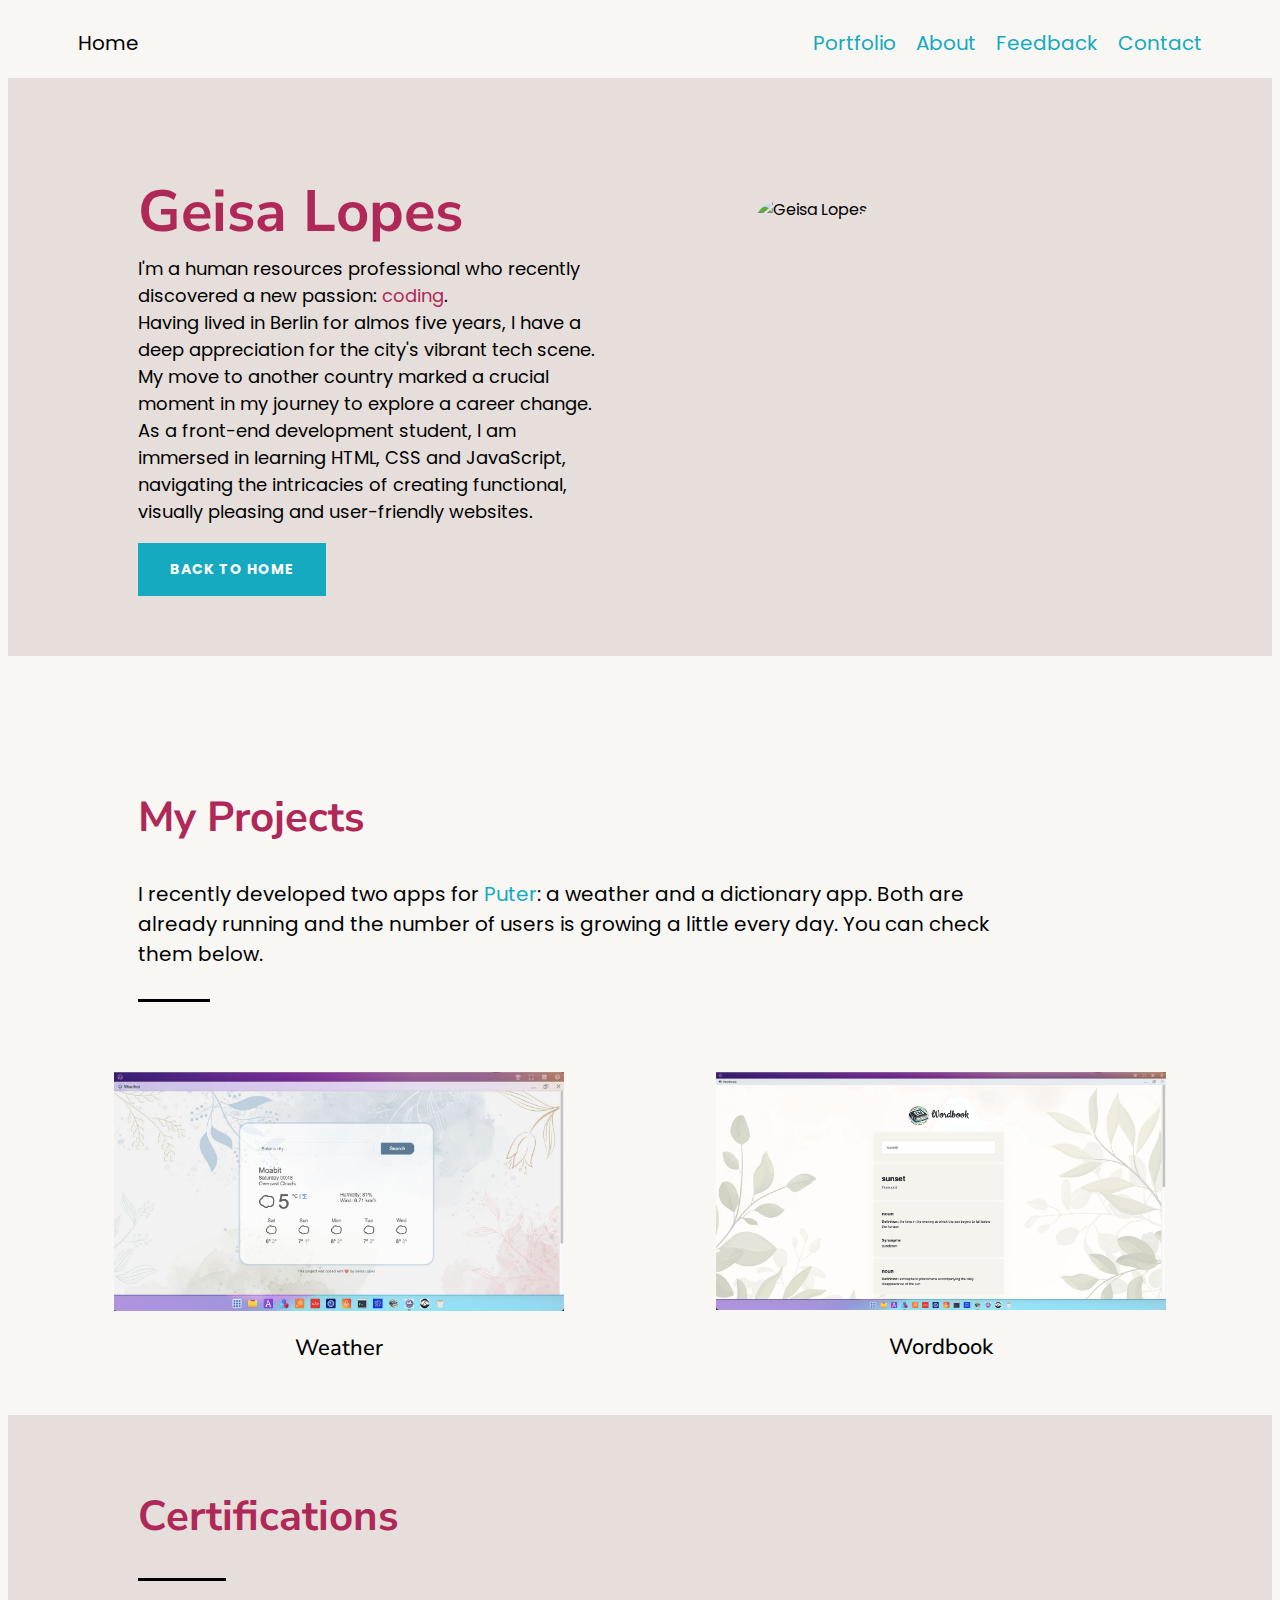
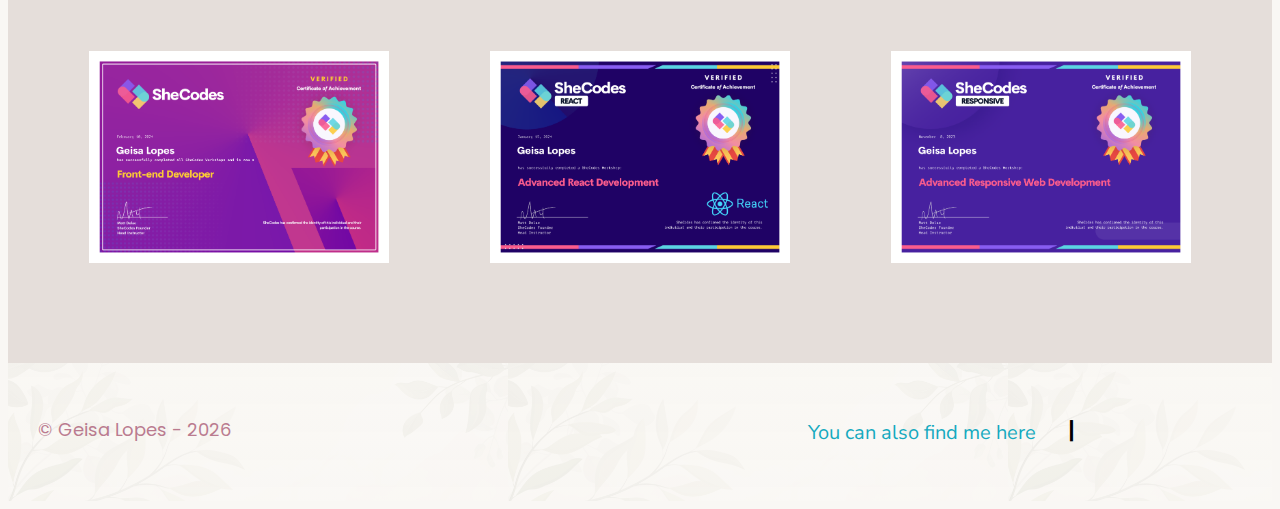
==== about.html @ 96144f8e "Change the home name in the nav bar" ====
<!DOCTYPE html>
<html lang="en">
  <head>
    <meta charset="UTF-8" />
    <meta name="viewport" content="width=device-width, initial-scale=1.0" />

    <link rel="preconnect" href="https://fonts.googleapis.com" />
    <link rel="preconnect" href="https://fonts.gstatic.com" crossorigin />
    <link
      href="https://fonts.googleapis.com/css2?family=Nunito+Sans:ital,opsz,wght@0,6..12,200..1000;1,6..12,200..1000&family=Poppins:ital,wght@0,100;0,200;0,300;0,400;0,500;0,600;0,700;0,800;0,900;1,100;1,200;1,300;1,400;1,500;1,600;1,700;1,800;1,900&display=swap"
      rel="stylesheet"
    />
    <link rel="stylesheet" href="src/about.css" />
    <script
      src="https://kit.fontawesome.com/0e35a62c2d.js"
      crossorigin="anonymous"
    ></script>
    <!-- <link
      rel="stylesheet"
      href="https://cdn.jsdelivr.net/npm/bootstrap@5.3.2/dist/css/bootstrap.min.css"
    /> -->
    <title>Geisa Lopes</title>
  </head>

  <body>
    <div class="container">
      <nav>
        <ul>
          <div class="nav-link-left">
            <li><a href="index.html">Home</a></li>
          </div>
          <div class="nav-link-right">
            <li><a href="index.html#portfolio">Portfolio</a></li>
            <li><a href="about.html">About</a></li>
            <li><a href="#">Feedback</a></li>
            <li><a href="#">Contact</a></li>
          </div>
        </ul>
      </nav>
      <header>
        <section class="grid grid-2-columns-about-me">
          <div class="about-me-section">
            <h1>Geisa Lopes</h1>
            <p>
              I'm a human resources professional who recently discovered a new
              passion: <span class="colored-word">coding</span>. <br />
              Having lived in Berlin for almos five years, I have a deep
              appreciation for the city's vibrant tech scene. My move to another
              country marked a crucial moment in my journey to explore a career
              change. As a front-end development student, I am immersed in
              learning HTML, CSS and JavaScript, navigating the intricacies of
              creating functional, visually pleasing and user-friendly websites.
            </p>
            <div class="back-home-button">
              <a href="index.html">back to home</a>
            </div>
          </div>
          <div class="about-me-center-image">
            <div class="image-wrapper">
              <img
                class="img-geisa-lopes"
                src="src/images/geisa_museum.jpg"
                alt="Geisa Lopes"
              />
            </div>
          </div>
        </section>
      </header>

      <main>
        <section class="my-projects-section">
          <h2>My Projects</h2>
          <p>
            I recently developed two apps for
            <a href="https://puter.com/" target="_blank" class="puter-website"
              >Puter</a
            >: a weather and a dictionary app. Both are already running and the
            number of users is growing a little every day. You can check them
            below.
          </p>
          <div class="grid grid-2-columns-my-projects grid-projects">
            <div class="grid-item-weather">
              <a
                href="https://puter.com/app/weather"
                target="_blank"
                class="project-title"
                ><img
                  src="src/images/weather_puter.jpg"
                  alt="Weather App"
                  class="project-img"
                />
                <h3>Weather</h3>
              </a>
            </div>
            <div class="grid-item-wordbook">
              <a
                href="https://puter.com/app/wordbook"
                target="_blank"
                class="project-title"
                ><img
                  src="src/images/wordbook_puter.png"
                  alt="Wordbook"
                  class="project-img"
                />
                <h3>Wordbook</h3></a
              >
            </div>
          </div>
        </section>

        <section class="certifications-section">
          <h2>Certifications</h2>
          <div
            class="grid grid-3-columns-my-certifications grid-certifications"
          >
            <div class="grid-item">
              <a
                href="https://www.shecodes.io/graduates/89118-geisa-lopes"
                target="_blank"
                class="certification-title"
                ><img
                  src="src/images/cert-frontend-dev.png"
                  alt="Frontend Certification"
                  class="certification-img"
                />
              </a>
            </div>
            <div class="grid-item">
              <a
                href="https://www.shecodes.io/graduates/89118-geisa-lopes"
                target="_blank"
                class="certification-title"
                ><img
                  src="src/images/cert-react-webdev.png"
                  alt="React Certification"
                  class="certification-img"
                />
              </a>
            </div>
            <div class="grid-item">
              <a
                href="https://www.shecodes.io/graduates/89118-geisa-lopes"
                target="_blank"
                class="certification-title"
                ><img
                  src="src/images/cert-responsive-webdev.png"
                  alt="Responsive Certification"
                  class="certification-img"
                />
              </a>
            </div>
          </div>
        </section>

        <!-- SESSION TO BE FINALISED LATER -->
        <!-- <h2>Skills</h2>
          <div class="grid grid-4-columns-my-skills grid-skills">
            <div class="my-profile-skills">
              <div class="my-profile-skills-visual">
                <img src="src/images/html-img.png" alt="html-icon" />
              </div>
              <h4>HTML</h4>
            </div>
            <img src="src/images/css-img.png" alt="html-icon" />
            <img src="src/images/javascript-img.png" alt="html-icon" />
            <img src="src/images/vscode-img.png" alt="html-icon" />
          </div> -->
        <!-- SESSION TO BE FINALISED LATER -->
      </main>
      <footer>
        <a name="contact-me"></a>
        <section class="footer-section">
          <div class="grid grid-4-columns-footer">
            <p class="geisa-lopes-year">
              © Geisa Lopes - <span id="year">2024</span>
            </p>
            <h3>You can also find me here</h3>
            <h2>|</h2>
            <ul>
              <li>
                <a href="mailto:geisa.lopes@icloud.com" target="_blank"
                  ><i class="fa-solid fa-envelope email"></i
                ></a>
              </li>
              <li>
                <a
                  href="https://www.linkedin.com/in/geisa-lopes/"
                  target="_blank"
                  ><i class="fab fa-linkedin linkedin"></i
                ></a>
              </li>
              <li>
                <a href="https://github.com/geisalopes" target="_blank"
                  ><i class="fa-brands fa-github"></i
                ></a>
              </li>
              <li class="shecodes-icon">
                <a
                  href="https://www.shecodes.io/graduates/89118-geisa-lopes"
                  target="_blank"
                  ><i class="fa-solid fa-laptop-code"></i>
                </a>
              </li>
            </ul>
          </div>
        </section>
      </footer>
    </div>
    <script>
      const yearElement = document.getElementById("year");
      const currentYear = new Date().getFullYear();
      yearElement.textContent = currentYear;
    </script>
  </body>
</html>
---- src/about.css ----
body {
  font-family: "Poppins", sans-serif;
  background-color: #f9f7f4;
}

.container {
  margin: 0 auto;
  max-width: 1400px;
}

section {
  max-width: 100%;
  margin: 0 auto;
  padding: 30px;
}

h1,
h2,
h3,
h4,
h5,
h6 {
  font-family: "Nunito Sans", sans-serif;
}

/* BEGIN OF THE NAV BAR */
nav {
  background-color: #f9f7f4;
  padding: 20px 0;
  width: 100%;
  font-size: 20px;
}

nav a {
  text-decoration: none;
}

nav ul {
  list-style: none;
  padding: 0;
  margin: 0;
  display: flex;
}

.nav-link-left {
  padding-left: 70px;
}

.nav-link-left a {
  color: black;
}

.nav-link-left a:hover {
  color: #15aabf;
}

.nav-link-right {
  padding-right: 70px;
  display: flex;
  margin-left: auto;
}

.nav-link-right a {
  color: #15aabf;
}

.nav-link-right a:hover {
  color: #af2858;
}

.nav-link-right li {
  margin-left: 20px;
}

/* END OF THE NAV BAR */

/* BEGIN OF HEADER SECTION */

header {
  background-color: #e5deda;
  padding-top: 30px;
  padding-bottom: 30px;
}

header h1 {
  font-size: 58px;
  font-weight: 700;
  line-height: 1.5;
  text-align: left;
  color: #af2858;
  margin: 0;
}

header p {
  margin-top: 0;
  font-weight: normal;
  font-size: 18px;
  text-align: left;
}

.colored-word {
  color: #af2858;
}

.about-me-section {
  margin: 30px 0 0 0;
  padding: 0 0 0 100px;
}

.about-me-center-image {
  display: flex;
  justify-content: center;
  align-items: center;
}

.grid-2-columns-about-me {
  grid-template-columns: repeat(2, 1fr);
  grid-gap: 0;
}

/* Extend image beyond container dimensions */

.image-wrapper {
  overflow: visible; /* allows the image to extend beyond the dimensions of the container */
  position: relative; /* necessary for absolute positioning */
  width: 400px; /* image width */
  height: 300px; /* image height */
}

.img-geisa-lopes {
  max-width: 400px;
  border-radius: 42% 58% 61% 39% / 77% 44% 56% 23%;
  height: auto; /* mantém a proporção original da imagem */
  position: absolute; /* posicionamento absoluto em relação ao contêiner pai */
  top: -20px; /* move a imagem para cima para estender além do contêiner pai */
}

/* Return the image to the default layout, without floating over the container. First, erase the two styles above.

 header .img-geisa-lopes {
  max-width: 400px;
  border-radius: 42% 58% 61% 39% / 77% 44% 56% 23%;
} */

/* END OF THE HEADER SECTION */

/* GENERAL GRID USED FOR ALL GRIDS ON THE PAGE */
.grid {
  display: grid;
  grid-gap: 64px;
}
/* GENERAL GRID USED FOR ALL GRIDS ON THE PAGE */

/* BEGIN OF MY PUTER PROJECTS SECTION */
.my-projects-section h2 {
  margin: 100px 0 30px 100px;
  font-size: 42px;
  font-weight: 700;
  line-height: 1.5;
  color: #af2858;
}

.my-projects-section p {
  font-weight: normal;
  margin: 0 200px 70px 100px;
  font-size: 20px;
  line-height: 1.5;
  color: black;
}

a.puter-website {
  color: #15aabf;
  text-decoration: none;
}

a.puter-website:hover {
  color: #15abbf87;
  text-decoration: none;
}

/* Create a line below the text using ::after*/
.my-projects-section p::after {
  content: "";
  display: block;
  width: 8%;
  height: 3px;
  background-color: black;
  margin-top: 30px;
}

.grid-2-columns-my-projects {
  grid-template-columns: repeat(2, 1fr);
  grid-gap: 0;
}

.grid-item {
  text-align: center;
}

/* .grid-item-weather {
  margin-left: 100px;
}

.grid-item-wordbook {
  margin-right: 100px;
} */

.grid-projects img {
  margin: 0 auto;
  display: block;
  max-width: 450px;
  height: auto;
}

.my-projects-section h3 {
  font-weight: 500;
  text-align: center;
  font-size: 22px;
}
.project-title {
  text-decoration: none;
  color: black;
}

.project-title:hover {
  text-decoration: none;
  color: #af2858;
}
/* END OF THE PUTER PROJECT SECTION */

/* BEGIN OF THE CERTIFICATIONS SECTION - NOT FINISHED YET*/
.certifications-section {
  background-color: #e5deda;
  padding-bottom: 100px;
}

.certifications-section h2 {
  margin: 40px 0 70px 100px;
  font-size: 42px;
  font-weight: 700;
  line-height: 1.5;
  color: #af2858;
}

.certifications-section h2::after {
  content: "";
  display: block;
  width: 8%;
  height: 3px;
  background-color: black;
  margin-top: 30px;
}

.grid-3-columns-my-certifications {
  grid-template-columns: repeat(3, 1fr);
  grid-gap: 0;
}

.grid-item {
  text-align: center;
}

.grid-certifications img {
  margin: 0 auto;
  display: block;
  max-width: 300px;
  height: auto;
}

.grid-4-columns-my-skills {
  grid-template-columns: repeat(4, 1fr);
  grid-gap: 0;
}

.my-profile-skills-visual {
  max-width: 100px;
  background: #faf9f7;
  border: 1px solid rgba(39, 33, 66, 0.1);
  border-radius: 50%;
  aspect-ratio: 1 / 1;
  display: flex;
  margin: 0 8px;
  justify-content: center;
}

.my-profile-skills-visual img {
  max-width: 100%;
  display: block;
  margin: auto;
}
/* END OF THE CERTIFICATIONS SECTION */

/* BEGIN OF THE FOOTER SECTION */
footer {
  /* background-repeat: no-repeat; */
  background-size: cover;
  background-image: linear-gradient(
      rgba(249, 247, 244, 0.92),
      rgba(249, 247, 244, 0.9)
    ),
    url("./images/leaves.jpg");
  background-size: 500px;
  background-position-y: bottom;
}

footer h3 {
  font-weight: normal;
  font-size: 16px;
  line-height: 1.5;
}

footer p {
  color: #a14867;
  font-weight: normal;
  font-size: 14px;
  line-height: 1.5;
  opacity: 0.7;
}

footer ul {
  padding: 0;
}

footer li {
  list-style: none;
  margin: 0;
  padding: 0;
}

footer a {
  color: #c06f8c;
}

.back-home-button a {
  background: #15aabf;
  color: white;
  display: inline-block;
  font-size: 14px;
  font-weight: 700;
  letter-spacing: 1px;
  line-height: 1.5;
  margin: 0;
  padding: 16px 32px;
  text-align: center;
  text-decoration: none;
  text-transform: uppercase;
}

.forward-section a:hover {
  opacity: 0.7;
  transition: all 180ms ease-in-out;
}

.grid-4-columns-footer {
  grid-template-columns: auto 800px auto auto;
  grid-gap: 0;
}

.footer-section li {
  list-style: none;
  padding: 0;
  margin-right: 40px;
  font-size: 30px;
  display: inline;
}

.footer-section .shecodes-icon {
  margin-right: 0;
}

.footer-section ul {
  margin-left: 40px;
  padding: 0;
}

.footer-section p {
  text-align: left;
  padding-top: 5px;
  font-size: 18px;
}

.footer-section a {
  text-decoration: none;
  color: #15aabf;
}

.footer-section h3 {
  color: #15aabf;
  padding-top: 5px;
  display: flex;
  justify-content: right;
  font-size: 20px;
}

.footer-section h2 {
  margin-left: 30px;
  text-align: center;
}

/* END OF THE FOOTER SECTION */

/* MEDIA QUERY */
@media (max-width: 960px) {
  header {
    padding-bottom: 0;
  }
  header h1 {
    font-size: 36px;
    text-align: center;
  }

  header p {
    font-size: 16px;
    text-align: center;
  }

  .about-me-section {
    margin-top: 0;
    display: flex;
    justify-content: center; /* align horizontally */
    align-items: center; /* align vertically */
    flex-direction: column; /* ensures that items are stacked vertically */
    padding: 0;
  }

  .about-me-section h1 {
    font-size: 32px;
    text-align: center;
    margin: 0 0 16px 0;
  }

  .about-me-section p {
    padding: 0 10px;
    margin: 0 10px;
    font-size: 14px;
    text-align: justify;
  }

  .about-me-center-image {
    padding: 20px 0;
  }

  .back-home-button a {
    margin: 50px auto;
    font-size: 12px;
    padding: 10px 22px;
  }

  .grid-2-columns-about-me {
    display: block;
    padding-bottom: 0;
  }

  .img-geisa-lopes {
    max-width: 65%;
    position: relative;
    margin: 0 auto;
    display: block;
  }

  .my-projects-section h2 {
    margin: 0 0 16px 0;
    font-size: 30px;
    text-align: center;
  }

  .my-projects-section h3 {
    margin-bottom: 0;
    font-size: 18px;
    text-align: center;
  }

  .my-projects-section p {
    padding: 0 10px;
    margin: 0 auto;
    font-size: 16px;
    text-align: center;
  }

  .my-projects-section p::after {
    content: none;
  }

  .grid-projects img {
    max-width: 70%;
    margin-top: 30px;
  }

  .grid-certifications img {
    max-width: 70%;
    margin-top: 30px;
  }

  .certifications-section {
    padding-bottom: 50px;
  }

  .certifications-section h2 {
    margin: 0 0 20px 0;
    font-size: 30px;
    text-align: center;
  }

  .certifications-section h2::after {
    content: none;
  }

  .footer-section p {
    text-align: center;
    padding: 0;
    margin: 0;
    font-size: 10px;
  }

  .footer-section h3 {
    padding: 0;
    font-size: 18px;
    margin: 0 auto;
  }

  .footer-section h2 {
    display: none;
  }

  .footer-section ul {
    margin: 0 auto;
    padding: 0;
  }

  .grid-4-columns-footer {
    grid-template-columns: 1fr;
  }

  .grid {
    grid-template-columns: 1fr;
    grid-gap: 12px;
  }

  section {
    padding: 30px 0;
  }

  nav {
    padding: 10px 0;
  }

  .nav-link-left {
    margin-left: 5px;
    padding-left: 0;
    font-size: 12px;
  }

  .nav-link-right {
    margin-right: 5px;
    padding-right: 0;
    font-size: 12px;
  }

  .nav-link-right li {
    margin-left: 10px;
  }
}
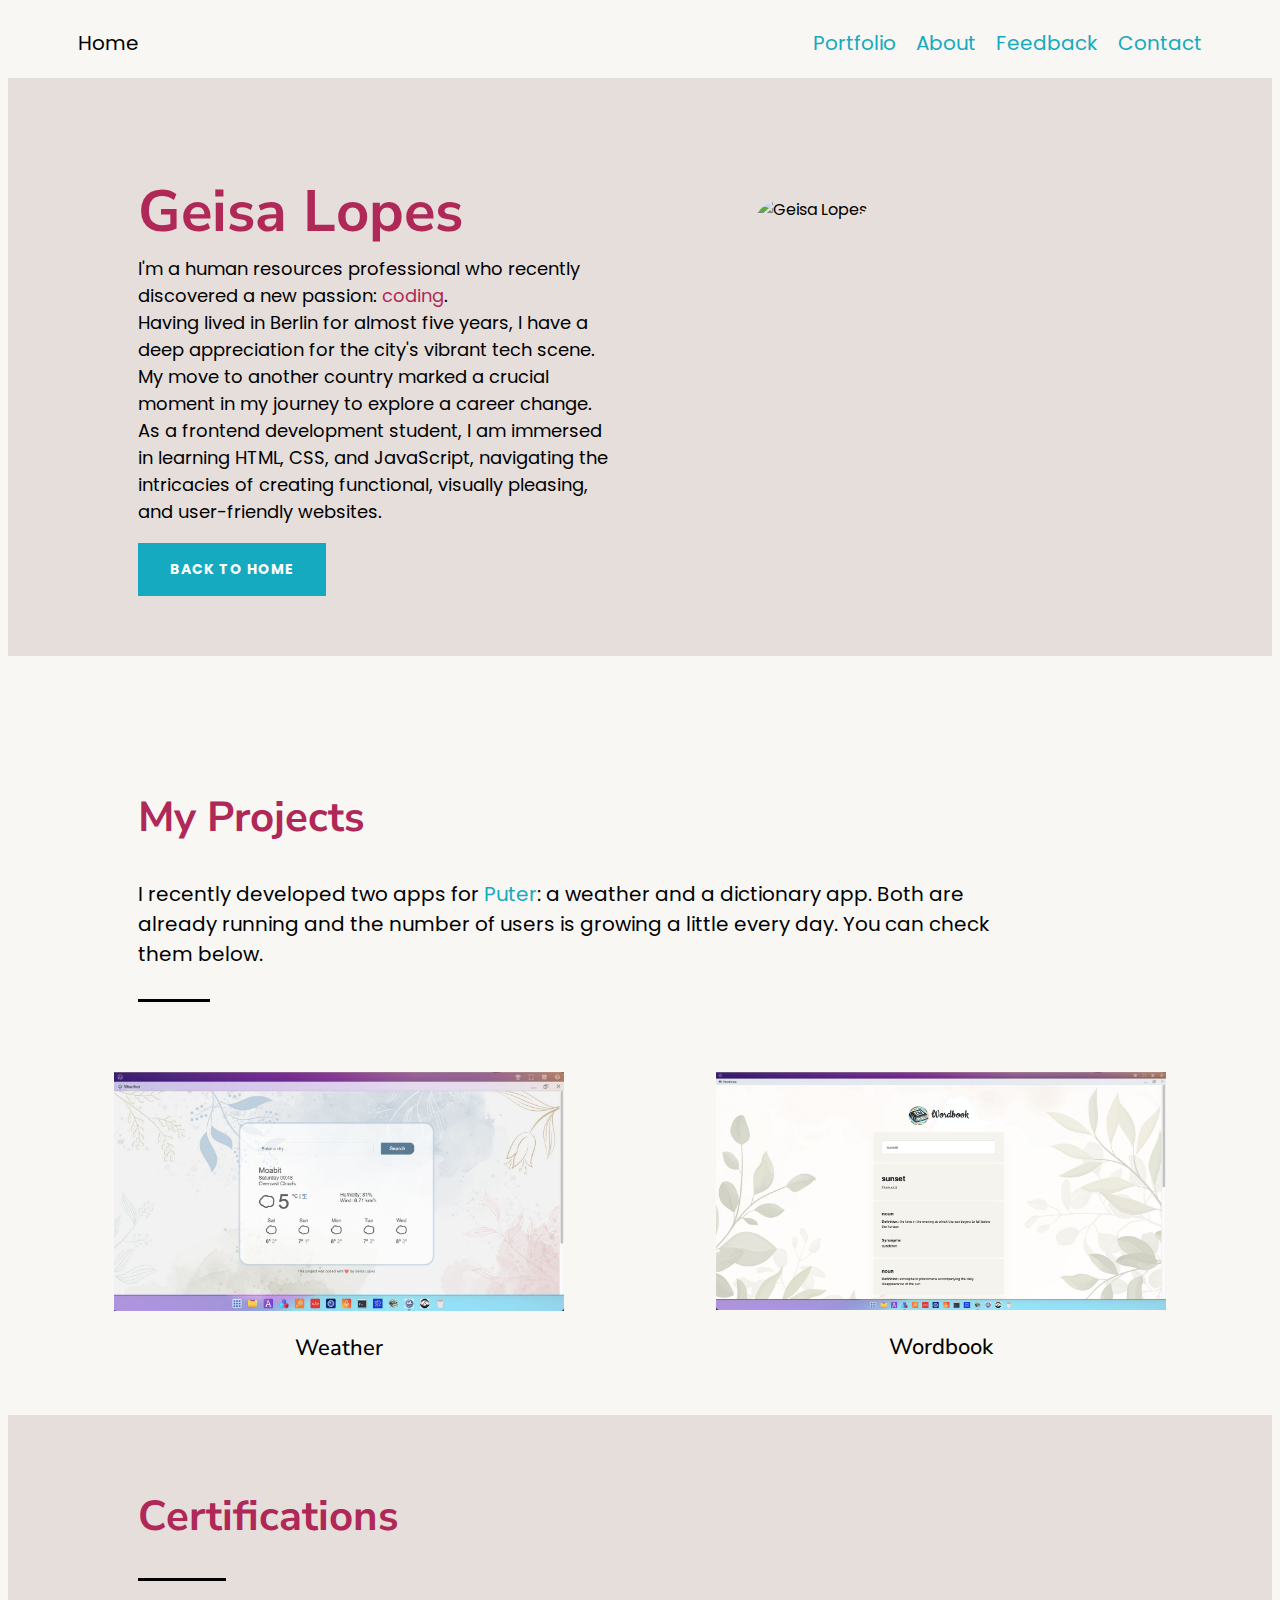
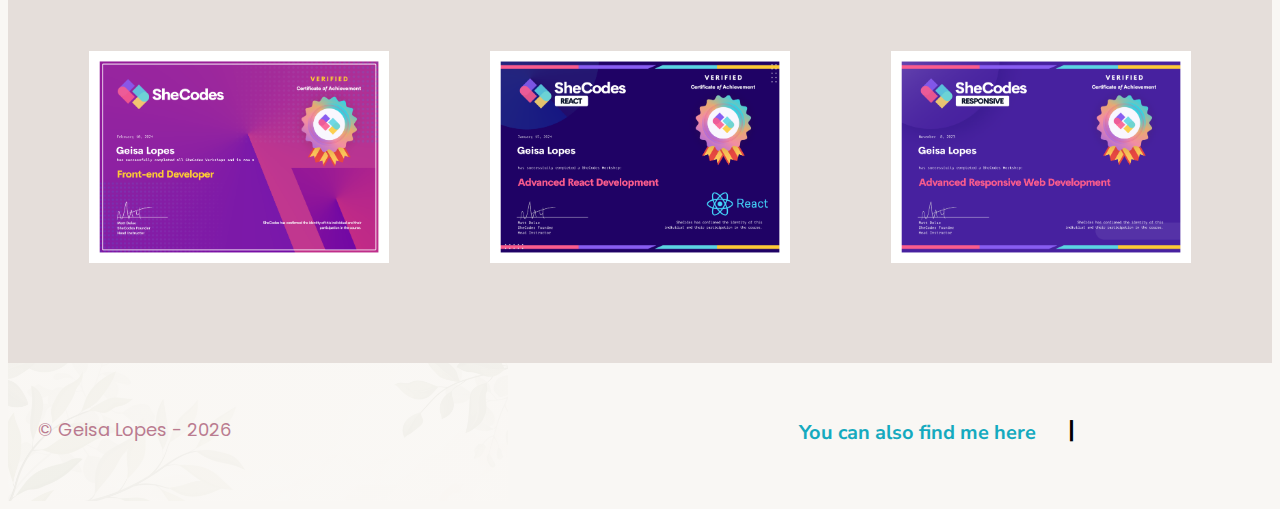
==== commit c072714c: "Fix some typos" ====
--- a/about.html
+++ b/about.html
@@ -44,12 +44,13 @@
             <p>
               I'm a human resources professional who recently discovered a new
               passion: <span class="colored-word">coding</span>. <br />
-              Having lived in Berlin for almos five years, I have a deep
+              Having lived in Berlin for almost five years, I have a deep
               appreciation for the city's vibrant tech scene. My move to another
               country marked a crucial moment in my journey to explore a career
-              change. As a front-end development student, I am immersed in
-              learning HTML, CSS and JavaScript, navigating the intricacies of
-              creating functional, visually pleasing and user-friendly websites.
+              change. As a frontend development student, I am immersed in
+              learning HTML, CSS, and JavaScript, navigating the intricacies of
+              creating functional, visually pleasing, and user-friendly
+              websites.
             </p>
             <div class="back-home-button">
               <a href="index.html">back to home</a>
--- a/src/about.css
+++ b/src/about.css
@@ -1,6 +1,6 @@
 body {
+  background-color: #f9f7f4;
   font-family: "Poppins", sans-serif;
-  background-color: #f9f7f4;
 }
 
 .container {
@@ -9,8 +9,8 @@
 }
 
 section {
+  margin: 0 auto;
   max-width: 100%;
-  margin: 0 auto;
   padding: 30px;
 }
 
@@ -26,9 +26,9 @@
 /* BEGIN OF THE NAV BAR */
 nav {
   background-color: #f9f7f4;
+  font-size: 20px;
   padding: 20px 0;
   width: 100%;
-  font-size: 20px;
 }
 
 nav a {
@@ -36,10 +36,10 @@
 }
 
 nav ul {
+  display: flex;
   list-style: none;
+  margin: 0;
   padding: 0;
-  margin: 0;
-  display: flex;
 }
 
 .nav-link-left {
@@ -55,9 +55,9 @@
 }
 
 .nav-link-right {
-  padding-right: 70px;
   display: flex;
   margin-left: auto;
+  padding-right: 70px;
 }
 
 .nav-link-right a {
@@ -78,23 +78,23 @@
 
 header {
   background-color: #e5deda;
+  padding-bottom: 30px;
   padding-top: 30px;
-  padding-bottom: 30px;
 }
 
 header h1 {
+  color: #af2858;
   font-size: 58px;
   font-weight: 700;
   line-height: 1.5;
+  margin: 0;
   text-align: left;
-  color: #af2858;
-  margin: 0;
 }
 
 header p {
+  font-size: 18px;
+  font-weight: normal;
   margin-top: 0;
-  font-weight: normal;
-  font-size: 18px;
   text-align: left;
 }
 
@@ -108,38 +108,46 @@
 }
 
 .about-me-center-image {
+  align-items: center;
   display: flex;
   justify-content: center;
-  align-items: center;
 }
 
 .grid-2-columns-about-me {
+  grid-gap: 0;
   grid-template-columns: repeat(2, 1fr);
-  grid-gap: 0;
 }
 
 /* Extend image beyond container dimensions */
 
 .image-wrapper {
-  overflow: visible; /* allows the image to extend beyond the dimensions of the container */
-  position: relative; /* necessary for absolute positioning */
-  width: 400px; /* image width */
-  height: 300px; /* image height */
+  height: 300px;
+  overflow: visible;
+  position: relative;
+  width: 400px;
+   /* allows the image to extend beyond the dimensions of the container */
+   /* necessary for absolute positioning */
+   /* image width */
+   /* image height */
 }
 
 .img-geisa-lopes {
+  border-radius: 42% 58% 61% 39% / 77% 44% 56% 23%;
+  height: auto;
   max-width: 400px;
+  position: absolute;
+  top: -20px;
+
+   /* mantém a proporção original da imagem */
+   /* posicionamento absoluto em relação ao contêiner pai */
+   /* move a imagem para cima para estender além do contêiner pai */
+}
+
+/* Return the image to the default layout, without floating over the container. First, erase the two styles above.
+
+ header .img-geisa-lopes {
   border-radius: 42% 58% 61% 39% / 77% 44% 56% 23%;
-  height: auto; /* mantém a proporção original da imagem */
-  position: absolute; /* posicionamento absoluto em relação ao contêiner pai */
-  top: -20px; /* move a imagem para cima para estender além do contêiner pai */
-}
-
-/* Return the image to the default layout, without floating over the container. First, erase the two styles above.
-
- header .img-geisa-lopes {
   max-width: 400px;
-  border-radius: 42% 58% 61% 39% / 77% 44% 56% 23%;
 } */
 
 /* END OF THE HEADER SECTION */
@@ -153,19 +161,19 @@
 
 /* BEGIN OF MY PUTER PROJECTS SECTION */
 .my-projects-section h2 {
-  margin: 100px 0 30px 100px;
+  color: #af2858;
   font-size: 42px;
   font-weight: 700;
   line-height: 1.5;
-  color: #af2858;
+  margin: 100px 0 30px 100px;
 }
 
 .my-projects-section p {
+  color: black;
+  font-size: 20px;
   font-weight: normal;
+  line-height: 1.5;
   margin: 0 200px 70px 100px;
-  font-size: 20px;
-  line-height: 1.5;
-  color: black;
 }
 
 a.puter-website {
@@ -180,17 +188,17 @@
 
 /* Create a line below the text using ::after*/
 .my-projects-section p::after {
+  background-color: black;
   content: "";
   display: block;
+  height: 3px;
+  margin-top: 30px;
   width: 8%;
-  height: 3px;
-  background-color: black;
-  margin-top: 30px;
 }
 
 .grid-2-columns-my-projects {
+  grid-gap: 0;
   grid-template-columns: repeat(2, 1fr);
-  grid-gap: 0;
 }
 
 .grid-item {
@@ -206,25 +214,25 @@
 } */
 
 .grid-projects img {
+  display: block;
+  height: auto;
   margin: 0 auto;
-  display: block;
   max-width: 450px;
-  height: auto;
 }
 
 .my-projects-section h3 {
+  font-size: 22px;
   font-weight: 500;
   text-align: center;
-  font-size: 22px;
 }
 .project-title {
-  text-decoration: none;
   color: black;
+  text-decoration: none;
 }
 
 .project-title:hover {
-  text-decoration: none;
   color: #af2858;
+  text-decoration: none;
 }
 /* END OF THE PUTER PROJECT SECTION */
 
@@ -235,25 +243,25 @@
 }
 
 .certifications-section h2 {
-  margin: 40px 0 70px 100px;
+  color: #af2858;
   font-size: 42px;
   font-weight: 700;
   line-height: 1.5;
-  color: #af2858;
+  margin: 40px 0 70px 100px;
 }
 
 .certifications-section h2::after {
+  background-color: black;
   content: "";
   display: block;
+  height: 3px;
+  margin-top: 30px;
   width: 8%;
-  height: 3px;
-  background-color: black;
-  margin-top: 30px;
 }
 
 .grid-3-columns-my-certifications {
+  grid-gap: 0;
   grid-template-columns: repeat(3, 1fr);
-  grid-gap: 0;
 }
 
 .grid-item {
@@ -261,58 +269,63 @@
 }
 
 .grid-certifications img {
+  display: block;
+  height: auto;
   margin: 0 auto;
-  display: block;
   max-width: 300px;
-  height: auto;
 }
 
 .grid-4-columns-my-skills {
+  grid-gap: 0;
   grid-template-columns: repeat(4, 1fr);
-  grid-gap: 0;
 }
 
 .my-profile-skills-visual {
-  max-width: 100px;
+  aspect-ratio: 1 / 1;
   background: #faf9f7;
   border: 1px solid rgba(39, 33, 66, 0.1);
   border-radius: 50%;
-  aspect-ratio: 1 / 1;
   display: flex;
+  justify-content: center;
   margin: 0 8px;
-  justify-content: center;
+  max-width: 100px;
 }
 
 .my-profile-skills-visual img {
-  max-width: 100%;
   display: block;
   margin: auto;
+  max-width: 100%;
 }
 /* END OF THE CERTIFICATIONS SECTION */
 
 /* BEGIN OF THE FOOTER SECTION */
 footer {
-  /* background-repeat: no-repeat; */
+  background-position-y: bottom;
+  background-repeat: no-repeat;
   background-size: cover;
+  background-size: 500px;
+  /*  */
   background-image: linear-gradient(
       rgba(249, 247, 244, 0.92),
       rgba(249, 247, 244, 0.9)
     ),
     url("./images/leaves.jpg");
-  background-size: 500px;
-  background-position-y: bottom;
 }
 
 footer h3 {
-  font-weight: normal;
-  font-size: 16px;
-  line-height: 1.5;
+  color: #15aabf;
+  display: flex;
+  font-size: 18px;
+  font-weight: 700;
+  justify-content: right;
+  line-height: 1.5;
+  padding-top: 5px;
 }
 
 footer p {
   color: #a14867;
+  font-size: 14px;
   font-weight: normal;
-  font-size: 14px;
   line-height: 1.5;
   opacity: 0.7;
 }
@@ -352,16 +365,16 @@
 }
 
 .grid-4-columns-footer {
+  grid-gap: 0;
   grid-template-columns: auto 800px auto auto;
-  grid-gap: 0;
 }
 
 .footer-section li {
+  display: inline;
+  font-size: 30px;
   list-style: none;
+  margin-right: 40px;
   padding: 0;
-  margin-right: 40px;
-  font-size: 30px;
-  display: inline;
 }
 
 .footer-section .shecodes-icon {
@@ -374,22 +387,22 @@
 }
 
 .footer-section p {
+  font-size: 18px;
+  padding-top: 5px;
   text-align: left;
-  padding-top: 5px;
-  font-size: 18px;
 }
 
 .footer-section a {
-  text-decoration: none;
   color: #15aabf;
+  text-decoration: none;
 }
 
 .footer-section h3 {
   color: #15aabf;
+  display: flex;
+  font-size: 20px;
+  justify-content: right;
   padding-top: 5px;
-  display: flex;
-  justify-content: right;
-  font-size: 20px;
 }
 
 .footer-section h2 {
@@ -415,24 +428,28 @@
   }
 
   .about-me-section {
+    align-items: center;
+    display: flex;
+    flex-direction: column;
+    justify-content: center;
     margin-top: 0;
-    display: flex;
-    justify-content: center; /* align horizontally */
-    align-items: center; /* align vertically */
-    flex-direction: column; /* ensures that items are stacked vertically */
     padding: 0;
+
+     /* align horizontally */
+     /* align vertically */
+     /* ensures that items are stacked vertically */
   }
 
   .about-me-section h1 {
     font-size: 32px;
-    text-align: center;
     margin: 0 0 16px 0;
+    text-align: center;
   }
 
   .about-me-section p {
+    font-size: 14px;
+    margin: 0 10px;
     padding: 0 10px;
-    margin: 0 10px;
-    font-size: 14px;
     text-align: justify;
   }
 
@@ -441,8 +458,8 @@
   }
 
   .back-home-button a {
+    font-size: 12px;
     margin: 50px auto;
-    font-size: 12px;
     padding: 10px 22px;
   }
 
@@ -452,28 +469,28 @@
   }
 
   .img-geisa-lopes {
+    display: block;
+    margin: 0 auto;
     max-width: 65%;
     position: relative;
+  }
+
+  .my-projects-section h2 {
+    font-size: 30px;
+    margin: 0 0 16px 0;
+    text-align: center;
+  }
+
+  .my-projects-section h3 {
+    font-size: 18px;
+    margin-bottom: 0;
+    text-align: center;
+  }
+
+  .my-projects-section p {
+    font-size: 16px;
     margin: 0 auto;
-    display: block;
-  }
-
-  .my-projects-section h2 {
-    margin: 0 0 16px 0;
-    font-size: 30px;
-    text-align: center;
-  }
-
-  .my-projects-section h3 {
-    margin-bottom: 0;
-    font-size: 18px;
-    text-align: center;
-  }
-
-  .my-projects-section p {
     padding: 0 10px;
-    margin: 0 auto;
-    font-size: 16px;
     text-align: center;
   }
 
@@ -482,13 +499,13 @@
   }
 
   .grid-projects img {
+    margin-top: 30px;
     max-width: 70%;
+  }
+
+  .grid-certifications img {
     margin-top: 30px;
-  }
-
-  .grid-certifications img {
     max-width: 70%;
-    margin-top: 30px;
   }
 
   .certifications-section {
@@ -496,8 +513,8 @@
   }
 
   .certifications-section h2 {
+    font-size: 30px;
     margin: 0 0 20px 0;
-    font-size: 30px;
     text-align: center;
   }
 
@@ -506,16 +523,16 @@
   }
 
   .footer-section p {
-    text-align: center;
+    font-size: 10px;
+    margin: 0;
     padding: 0;
-    margin: 0;
-    font-size: 10px;
+    text-align: center;
   }
 
   .footer-section h3 {
-    padding: 0;
     font-size: 18px;
     margin: 0 auto;
+    padding: 0;
   }
 
   .footer-section h2 {
@@ -532,8 +549,8 @@
   }
 
   .grid {
+    grid-gap: 12px;
     grid-template-columns: 1fr;
-    grid-gap: 12px;
   }
 
   section {
@@ -545,15 +562,15 @@
   }
 
   .nav-link-left {
+    font-size: 12px;
     margin-left: 5px;
     padding-left: 0;
+  }
+
+  .nav-link-right {
     font-size: 12px;
-  }
-
-  .nav-link-right {
     margin-right: 5px;
     padding-right: 0;
-    font-size: 12px;
   }
 
   .nav-link-right li {
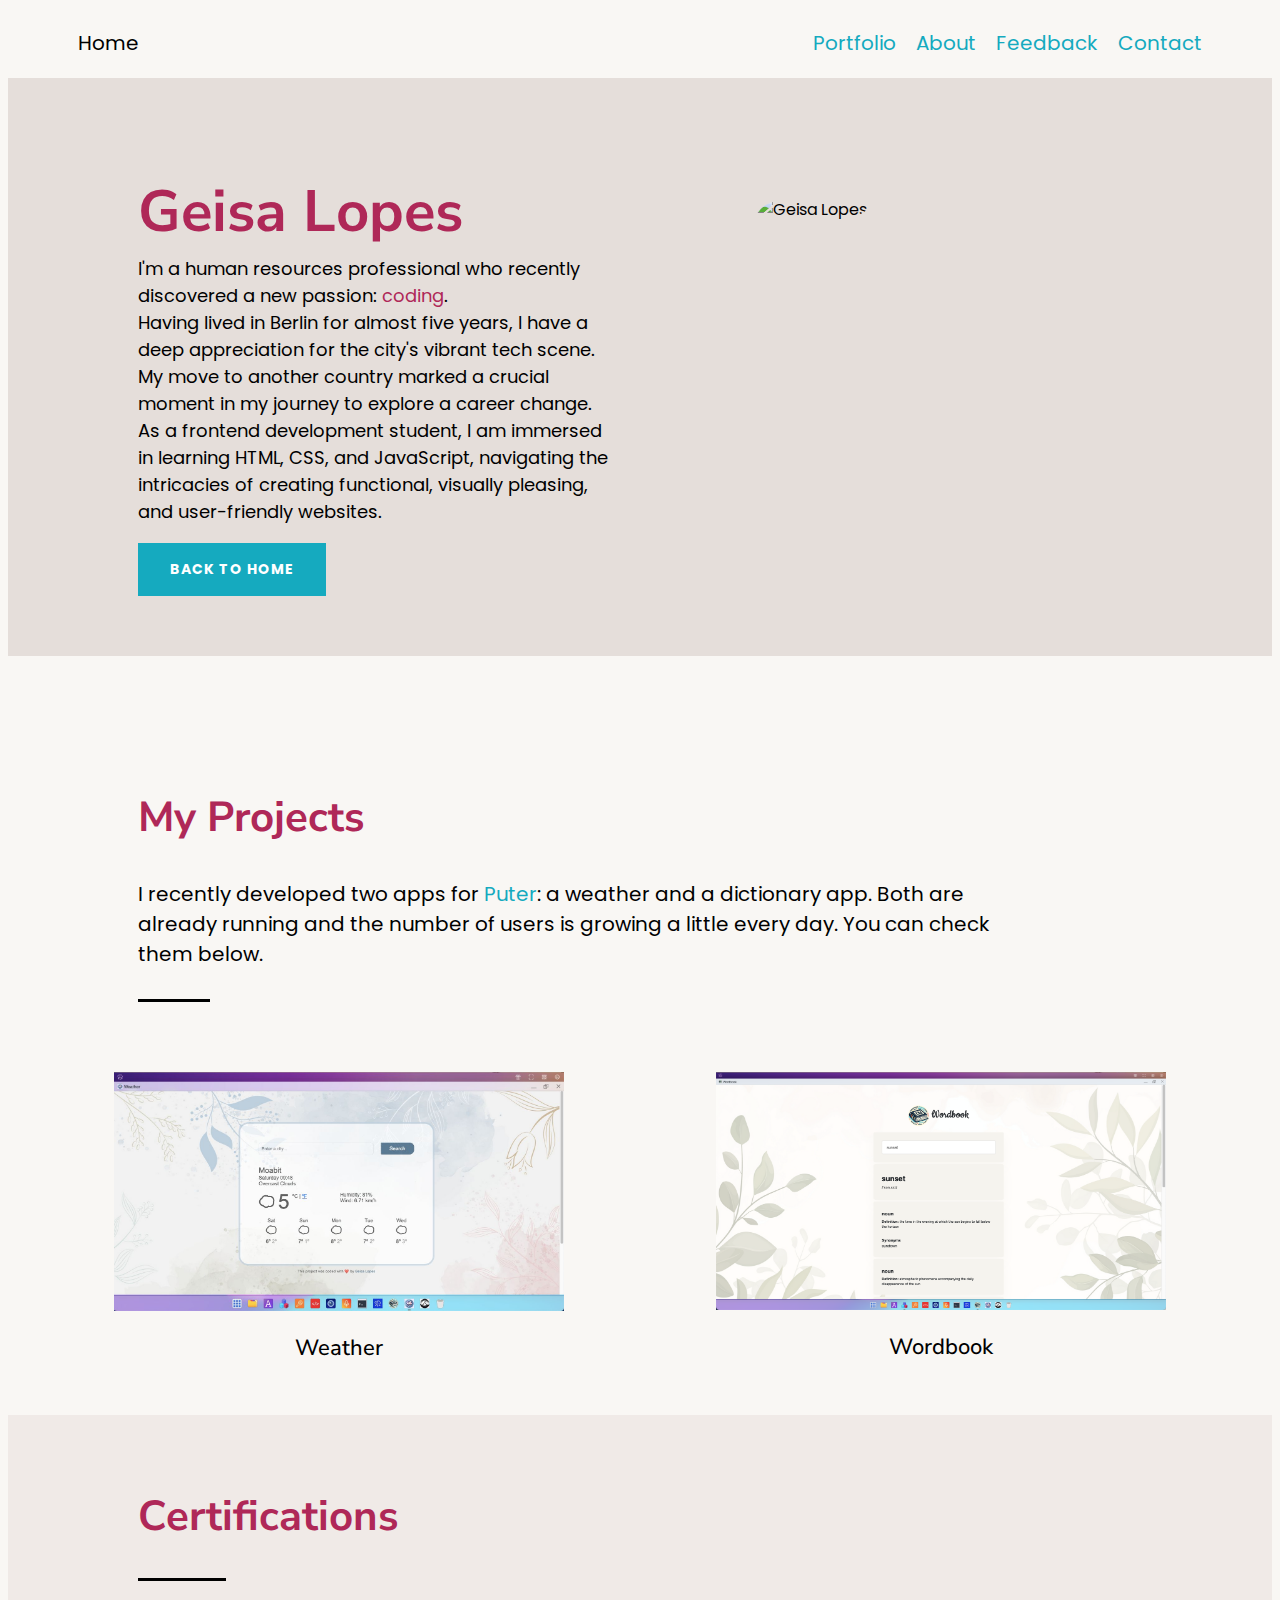
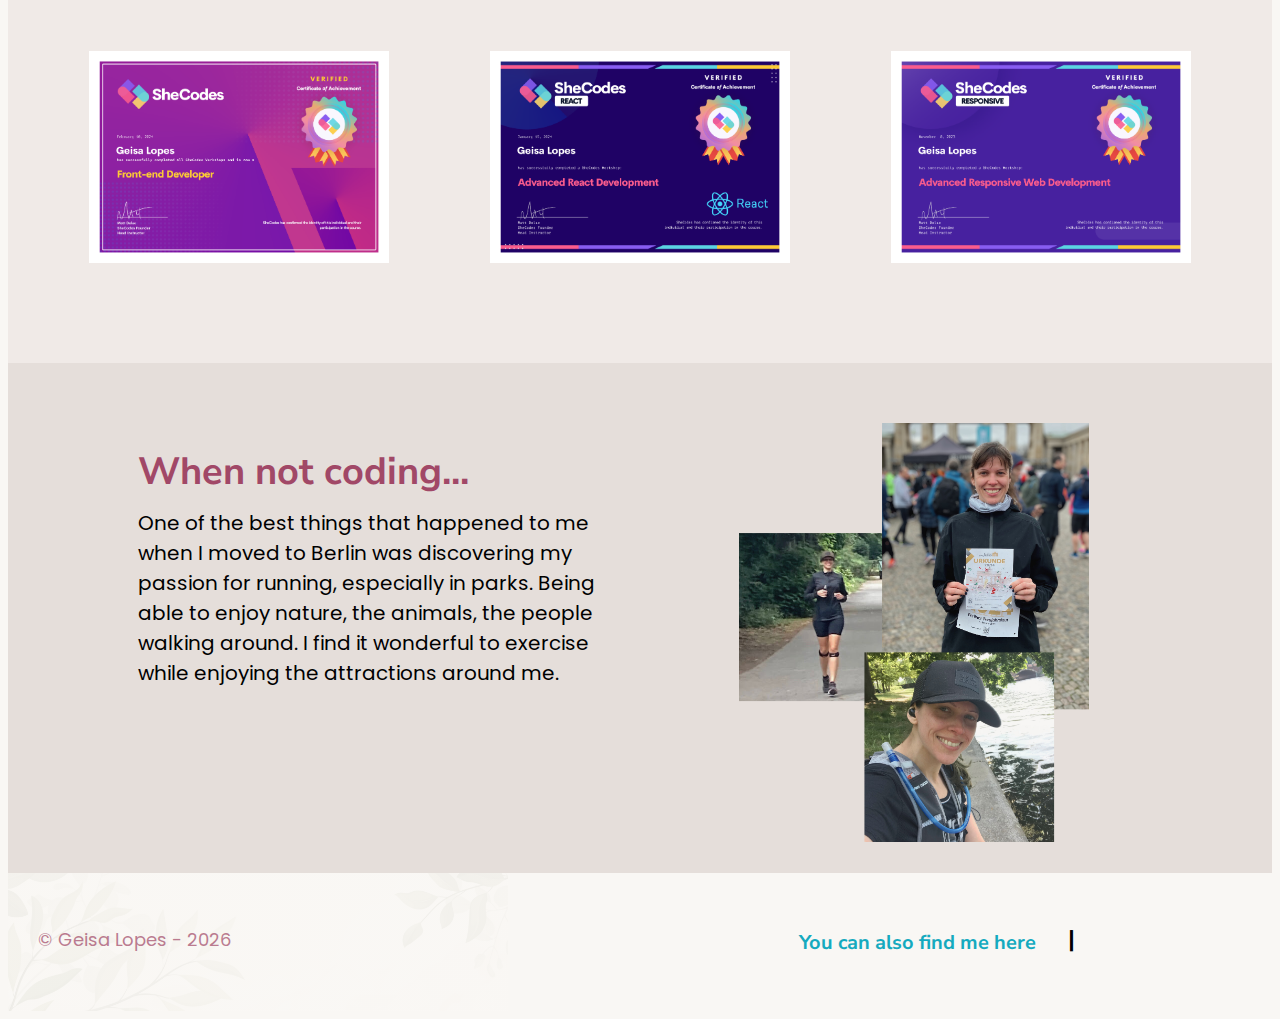
==== commit 7008b9ee: "Add Personal life section" ====
--- a/about.html
+++ b/about.html
@@ -150,6 +150,26 @@
                 />
               </a>
             </div>
+          </div>
+        </section>
+
+        <section class="grid grid-2-columns-jogging">
+          <div class="jogging-container">
+            <h2>When not coding...</h2>
+            <p>
+              One of the best things that happened to me when I moved to Berlin
+              was discovering my passion for running, especially in parks. Being
+              able to enjoy nature, the animals, the people walking around. I
+              find it wonderful to exercise while enjoying the attractions
+              around me.
+            </p>
+          </div>
+          <div class="jogging-center-image">
+            <img
+              class="img-geisa-jogging"
+              src="src/images/running.png"
+              alt="Geisa Jogging"
+            />
           </div>
         </section>
 
--- a/src/about.css
+++ b/src/about.css
@@ -13,6 +13,27 @@
   max-width: 100%;
   padding: 30px;
 }
+
+/* BEGIN OF THE MAIN SECTION */
+main {
+  background-color: #f9f7f4;
+}
+
+main h2 {
+  color: #a14867;
+  font-size: 38px;
+  font-weight: 700;
+  line-height: 1.5;
+  margin: 0;
+}
+
+main p {
+  color: black;
+  font-size: 20px;
+  line-height: 1.5;
+  margin-top: 8px;
+}
+/* END OF THE MAIN SECTION */
 
 h1,
 h2,
@@ -125,10 +146,10 @@
   overflow: visible;
   position: relative;
   width: 400px;
-   /* allows the image to extend beyond the dimensions of the container */
-   /* necessary for absolute positioning */
-   /* image width */
-   /* image height */
+  /* allows the image to extend beyond the dimensions of the container */
+  /* necessary for absolute positioning */
+  /* image width */
+  /* image height */
 }
 
 .img-geisa-lopes {
@@ -138,9 +159,9 @@
   position: absolute;
   top: -20px;
 
-   /* mantém a proporção original da imagem */
-   /* posicionamento absoluto em relação ao contêiner pai */
-   /* move a imagem para cima para estender além do contêiner pai */
+  /* mantém a proporção original da imagem */
+  /* posicionamento absoluto em relação ao contêiner pai */
+  /* move a imagem para cima para estender além do contêiner pai */
 }
 
 /* Return the image to the default layout, without floating over the container. First, erase the two styles above.
@@ -238,7 +259,7 @@
 
 /* BEGIN OF THE CERTIFICATIONS SECTION - NOT FINISHED YET*/
 .certifications-section {
-  background-color: #e5deda;
+  background-color: #f0eae7;
   padding-bottom: 100px;
 }
 
@@ -297,6 +318,39 @@
   max-width: 100%;
 }
 /* END OF THE CERTIFICATIONS SECTION */
+
+/* BEGIN OF THE PERSONAL SECTION */
+.grid-2-columns-jogging {
+  background-color: #e5deda;
+  grid-template-columns: 1fr 1fr;
+  grid-gap: 32px;
+}
+
+.jogging-container {
+  padding-top: 50px;
+}
+
+.jogging-container h2 {
+  margin-left: 100px;
+}
+
+.jogging-container p {
+  margin-left: 100px;
+}
+
+.jogging-center-image {
+  margin: 30px 70px 0 0;
+  align-items: center;
+  display: flex;
+  justify-content: center;
+}
+
+.img-geisa-jogging {
+  max-width: 350px;
+  transition: all 180ms ease-in-out;
+}
+
+/* END OF THE ABOUT SECTION */
 
 /* BEGIN OF THE FOOTER SECTION */
 footer {
@@ -435,9 +489,9 @@
     margin-top: 0;
     padding: 0;
 
-     /* align horizontally */
-     /* align vertically */
-     /* ensures that items are stacked vertically */
+    /* align horizontally */
+    /* align vertically */
+    /* ensures that items are stacked vertically */
   }
 
   .about-me-section h1 {
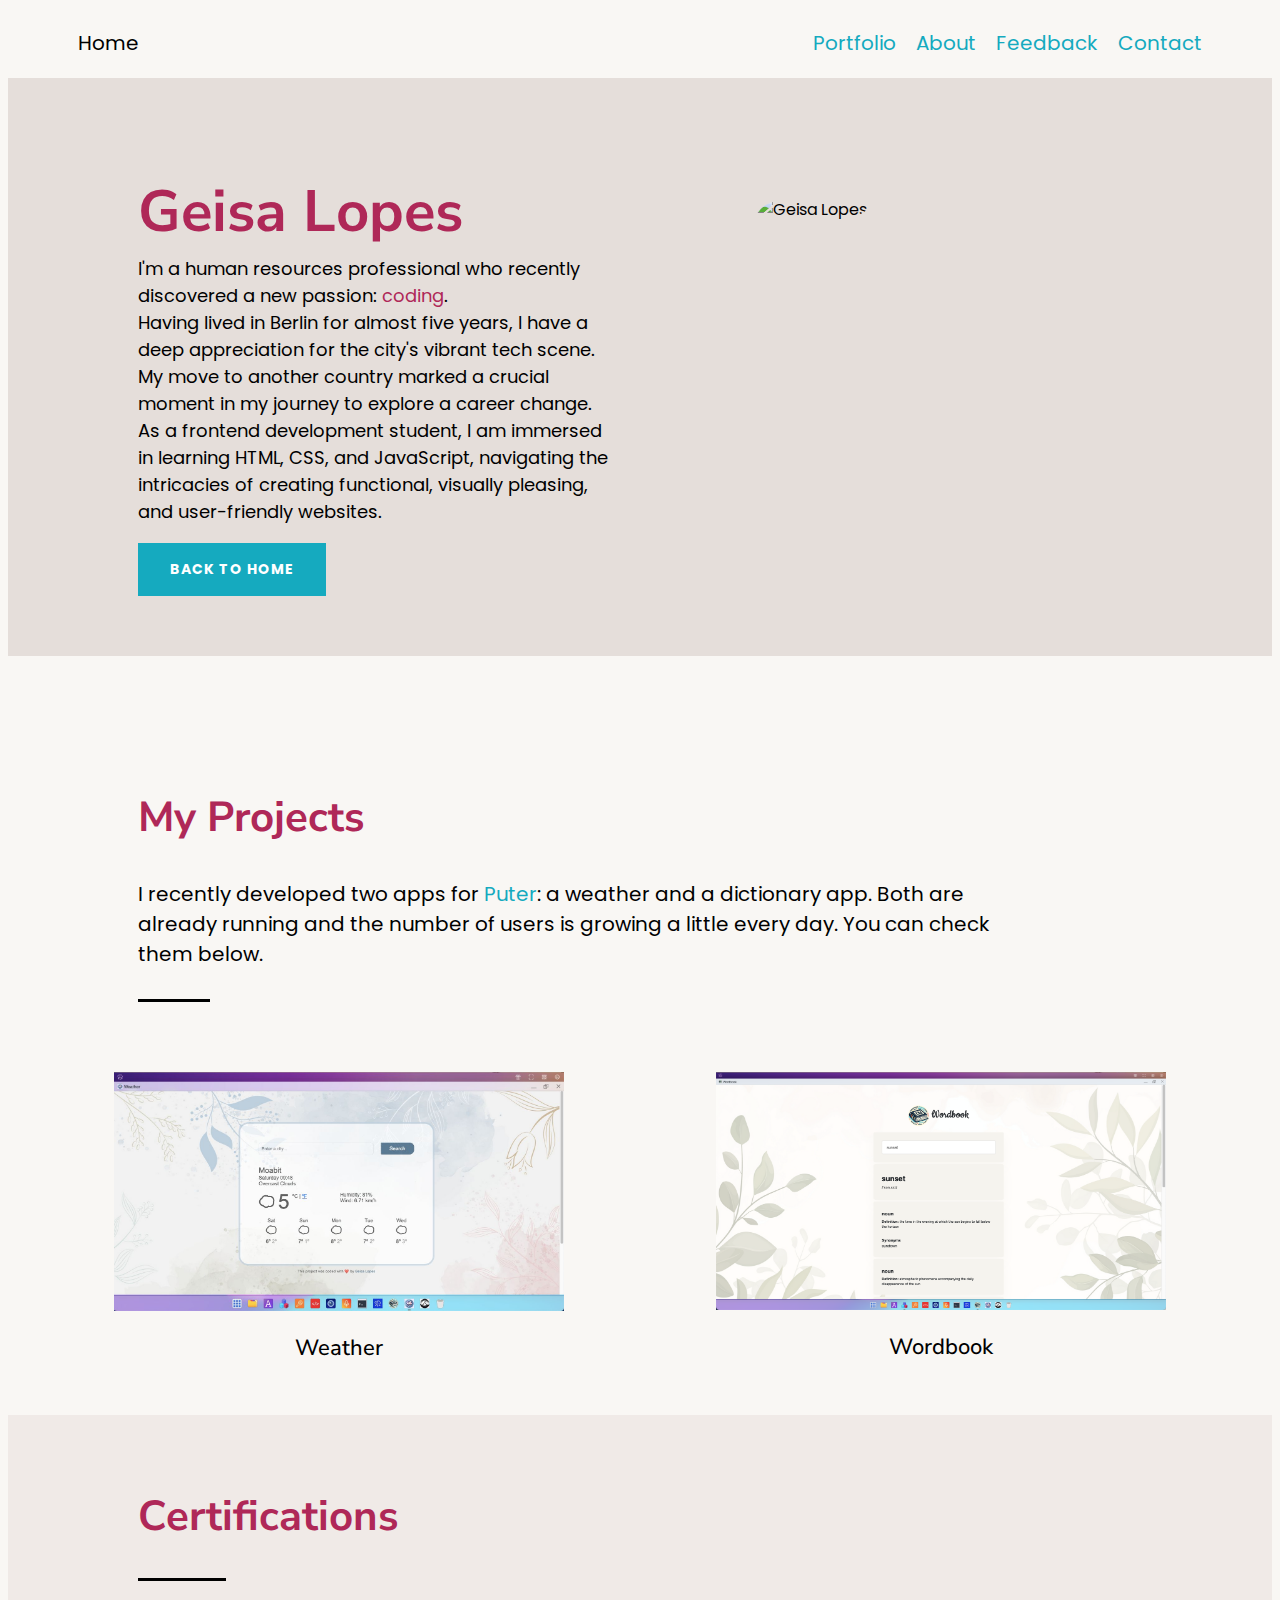
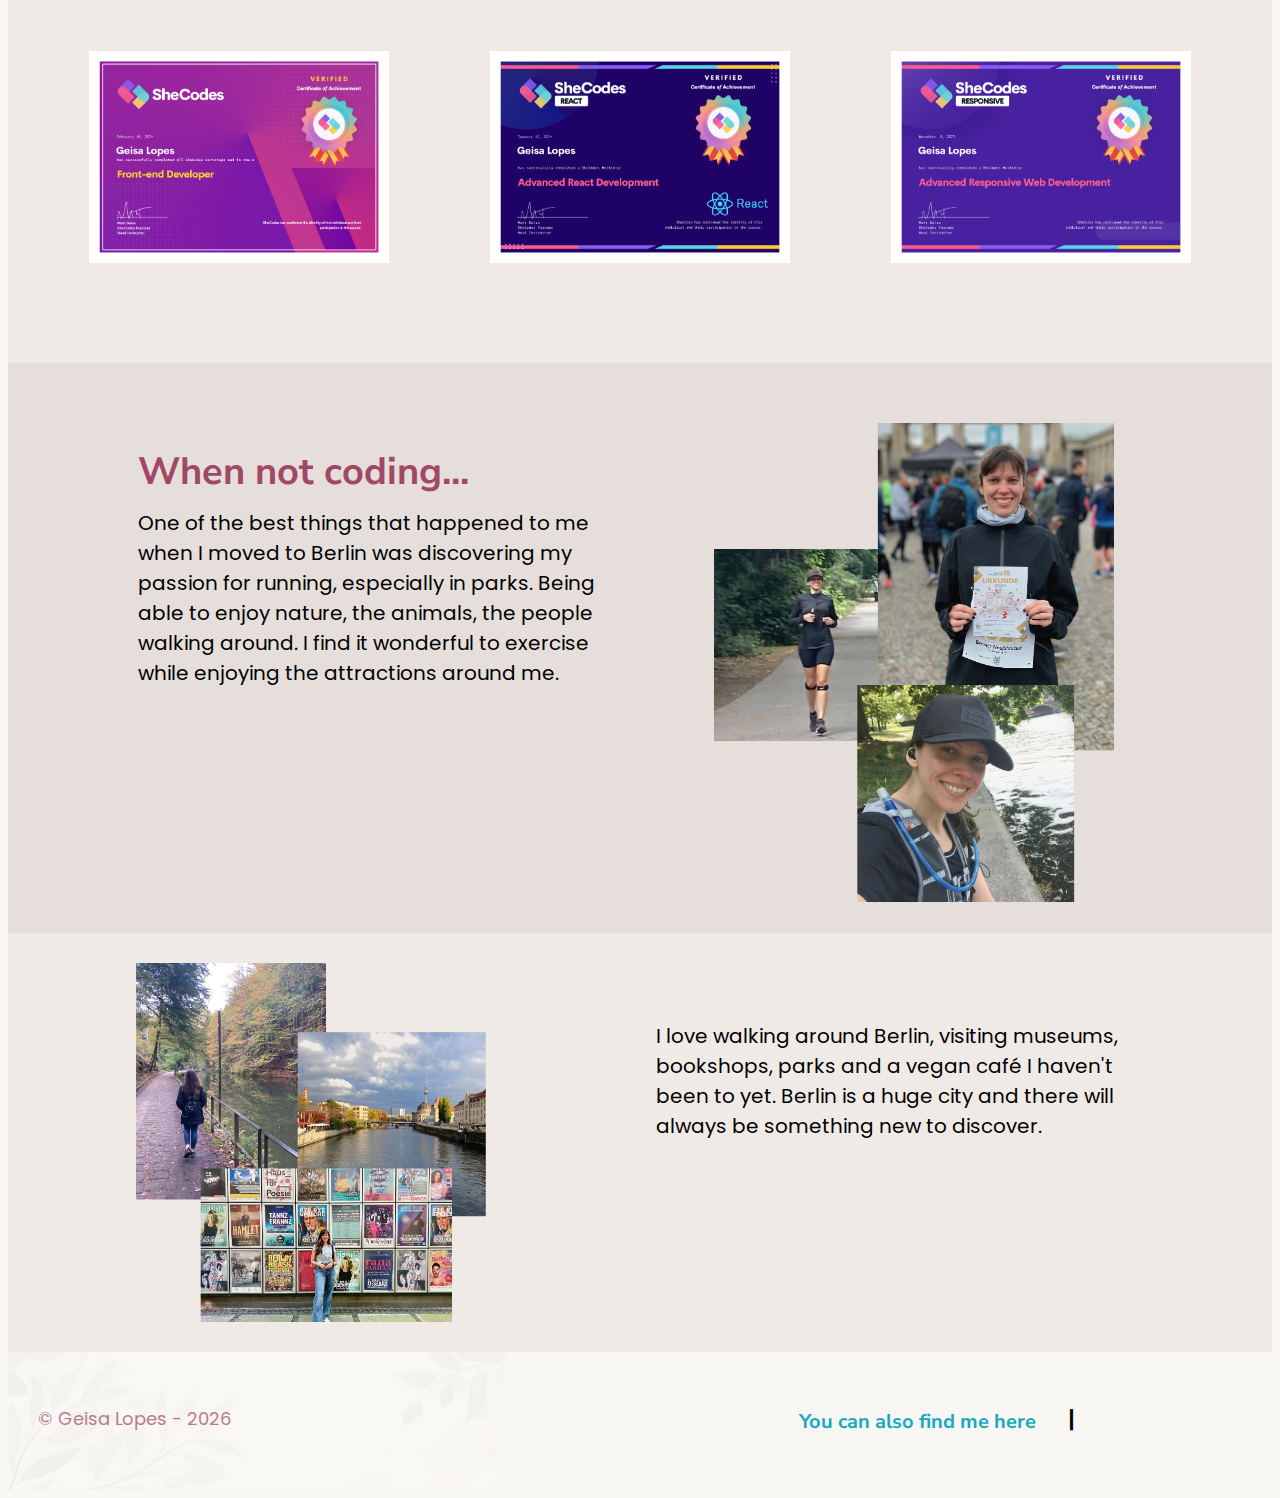
==== commit d3e7da57: "Add a hobby section to the about page" ====
--- a/about.html
+++ b/about.html
@@ -152,7 +152,6 @@
             </div>
           </div>
         </section>
-
         <section class="grid grid-2-columns-jogging">
           <div class="jogging-container">
             <h2>When not coding...</h2>
@@ -170,6 +169,22 @@
               src="src/images/running.png"
               alt="Geisa Jogging"
             />
+          </div>
+        </section>
+        <section class="grid grid-2-columns-hobbies">
+          <div class="hobbies-center-image">
+            <img
+              class="img-geisa-hobbies"
+              src="src/images/geisa_berlin.png"
+              alt="Geisa in Berlin"
+            />
+          </div>
+          <div class="hobbies-container">
+            <p>
+              I love walking around Berlin, visiting museums, bookshops, parks
+              and a vegan café I haven't been to yet. Berlin is a huge city and
+              there will always be something new to discover.
+            </p>
           </div>
         </section>
 
--- a/src/about.css
+++ b/src/about.css
@@ -346,11 +346,37 @@
 }
 
 .img-geisa-jogging {
+  max-width: 400px;
+  transition: all 180ms ease-in-out;
+}
+
+.grid-2-columns-hobbies {
+  background-color: #f0eae7;
+  grid-template-columns: 1fr 1fr;
+  grid-gap: 32px;
+}
+
+.hobbies-container {
+  padding-top: 50px;
+}
+
+.hobbies-container p {
+  margin-right: 100px;
+}
+
+.hobbies-center-image {
+  margin: 0 70px 0 30px;
+  align-items: center;
+  display: flex;
+  justify-content: center;
+}
+
+.img-geisa-hobbies {
   max-width: 350px;
   transition: all 180ms ease-in-out;
 }
 
-/* END OF THE ABOUT SECTION */
+/* END OF THE PERSONAL SECTION */
 
 /* BEGIN OF THE FOOTER SECTION */
 footer {
@@ -488,10 +514,6 @@
     justify-content: center;
     margin-top: 0;
     padding: 0;
-
-    /* align horizontally */
-    /* align vertically */
-    /* ensures that items are stacked vertically */
   }
 
   .about-me-section h1 {
@@ -576,6 +598,37 @@
     content: none;
   }
 
+  .grid-2-columns-jogging {
+    display: block;
+  }
+
+  .jogging-container {
+    padding: 16px;
+    text-align: center;
+  }
+
+  .jogging-container h2 {
+    font-size: 30px;
+    margin: 0 0 16px 0;
+    /* text-align: center; */
+  }
+
+  .jogging-container p {
+    font-size: 16px;
+    margin: 0 auto;
+    padding: 0 10px;
+    text-align: center;
+  }
+
+  .jogging-center-image {
+    margin: 15px;
+    align-items: center;
+  }
+
+  .img-geisa-jogging {
+    max-width: 90%;
+  }
+
   .footer-section p {
     font-size: 10px;
     margin: 0;
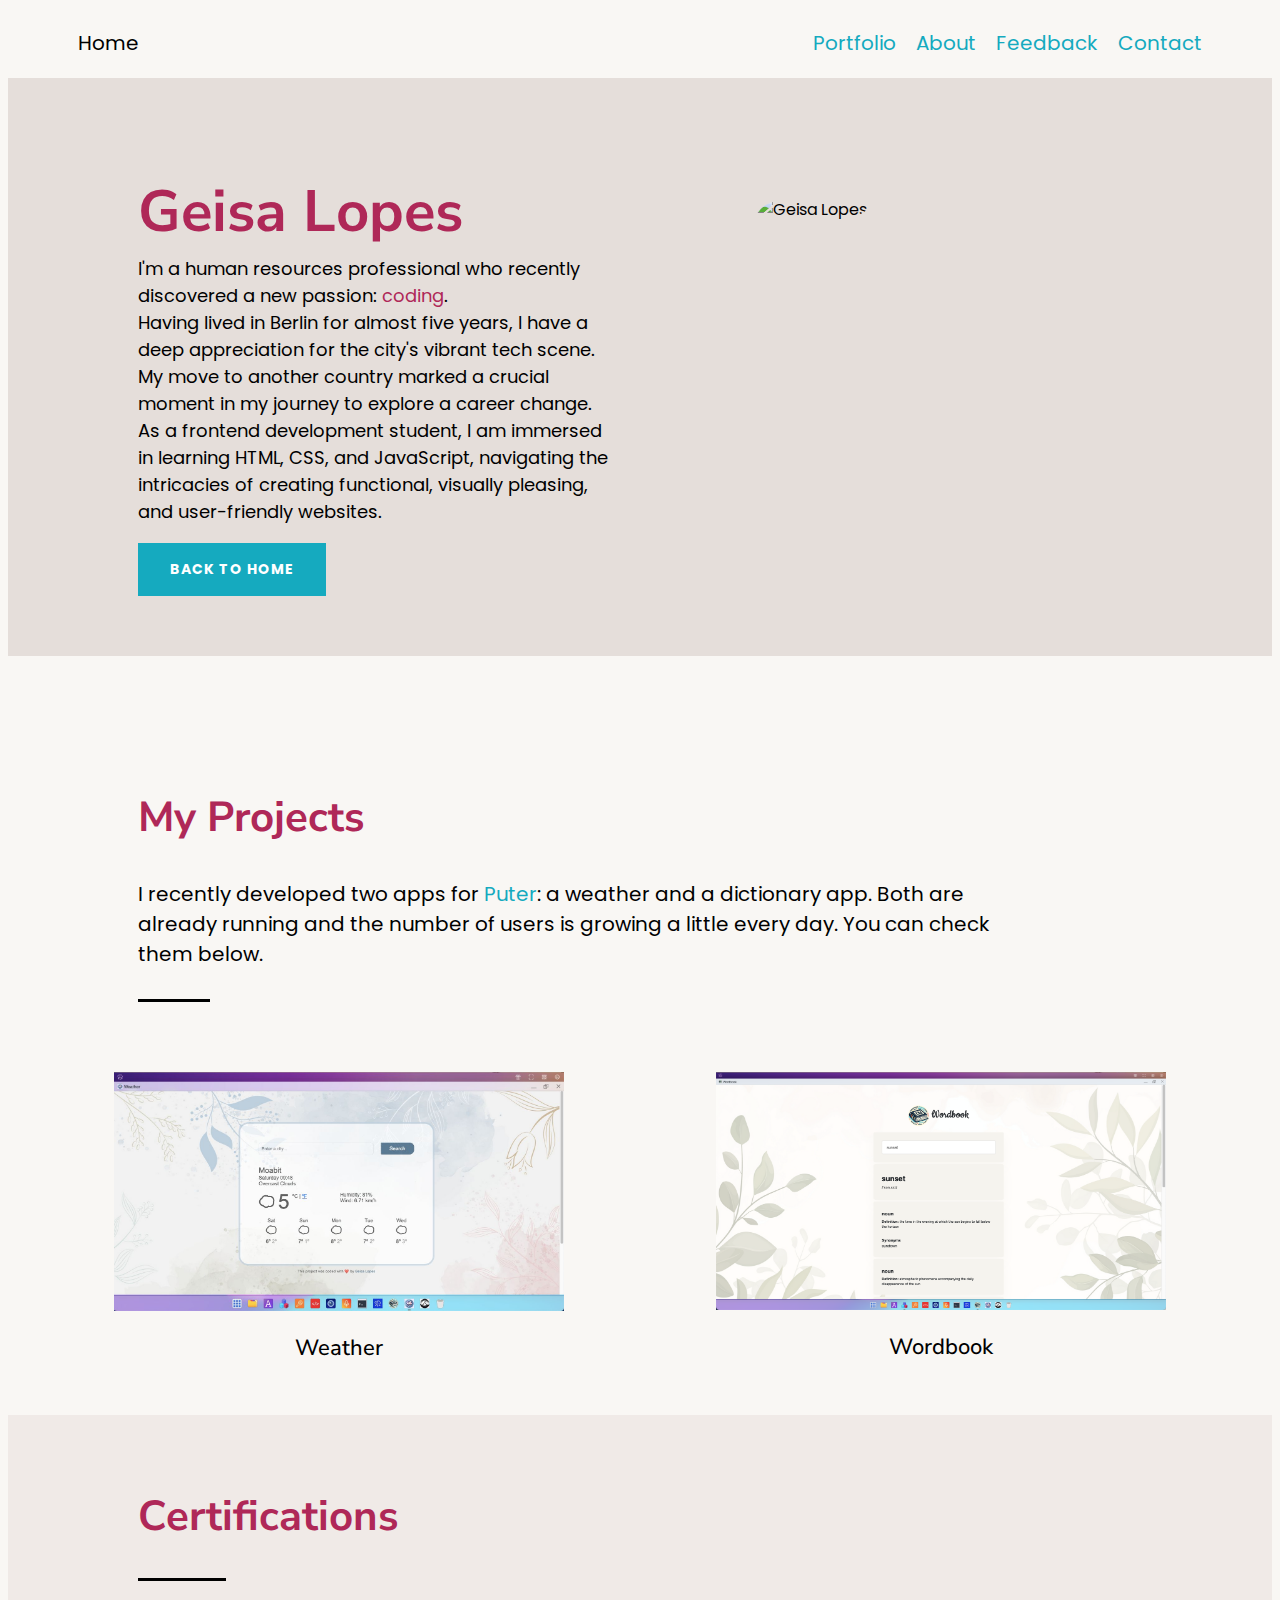
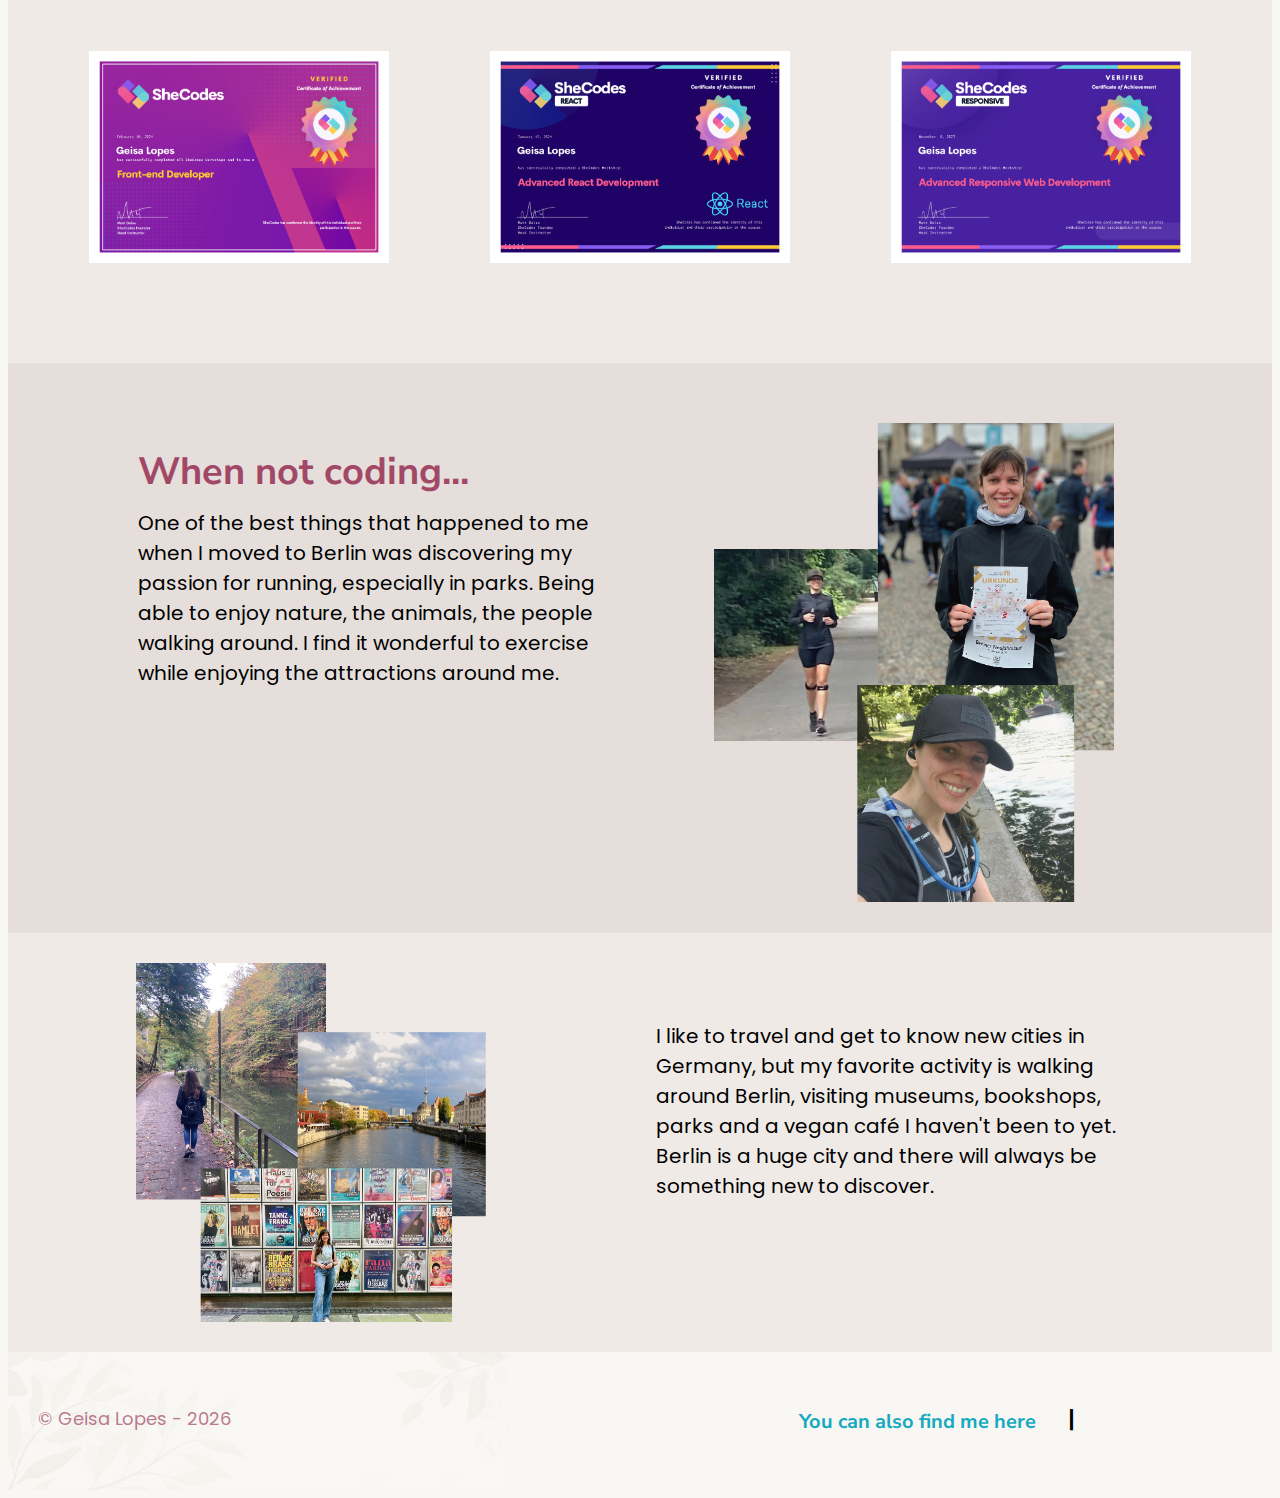
==== commit e1106aec: "Add a few adjustments to the paragraph in the hobbies section" ====
--- a/about.html
+++ b/about.html
@@ -181,9 +181,10 @@
           </div>
           <div class="hobbies-container">
             <p>
-              I love walking around Berlin, visiting museums, bookshops, parks
-              and a vegan café I haven't been to yet. Berlin is a huge city and
-              there will always be something new to discover.
+              I like to travel and get to know new cities in Germany, but my
+              favorite activity is walking around Berlin, visiting museums,
+              bookshops, parks and a vegan café I haven't been to yet. Berlin is
+              a huge city and there will always be something new to discover.
             </p>
           </div>
         </section>
--- a/src/about.css
+++ b/src/about.css
@@ -629,6 +629,27 @@
     max-width: 90%;
   }
 
+  .hobbies-container {
+    padding: 16px;
+    text-align: center;
+  }
+
+  .hobbies-container p {
+    font-size: 16px;
+    margin: 0 auto;
+    padding: 0 10px;
+    text-align: center;
+  }
+
+  .hobbies-center-image {
+    margin: 15px;
+    align-items: center;
+  }
+
+  .img-geisa-hobbies {
+    max-width: 90%;
+  }
+
   .footer-section p {
     font-size: 10px;
     margin: 0;
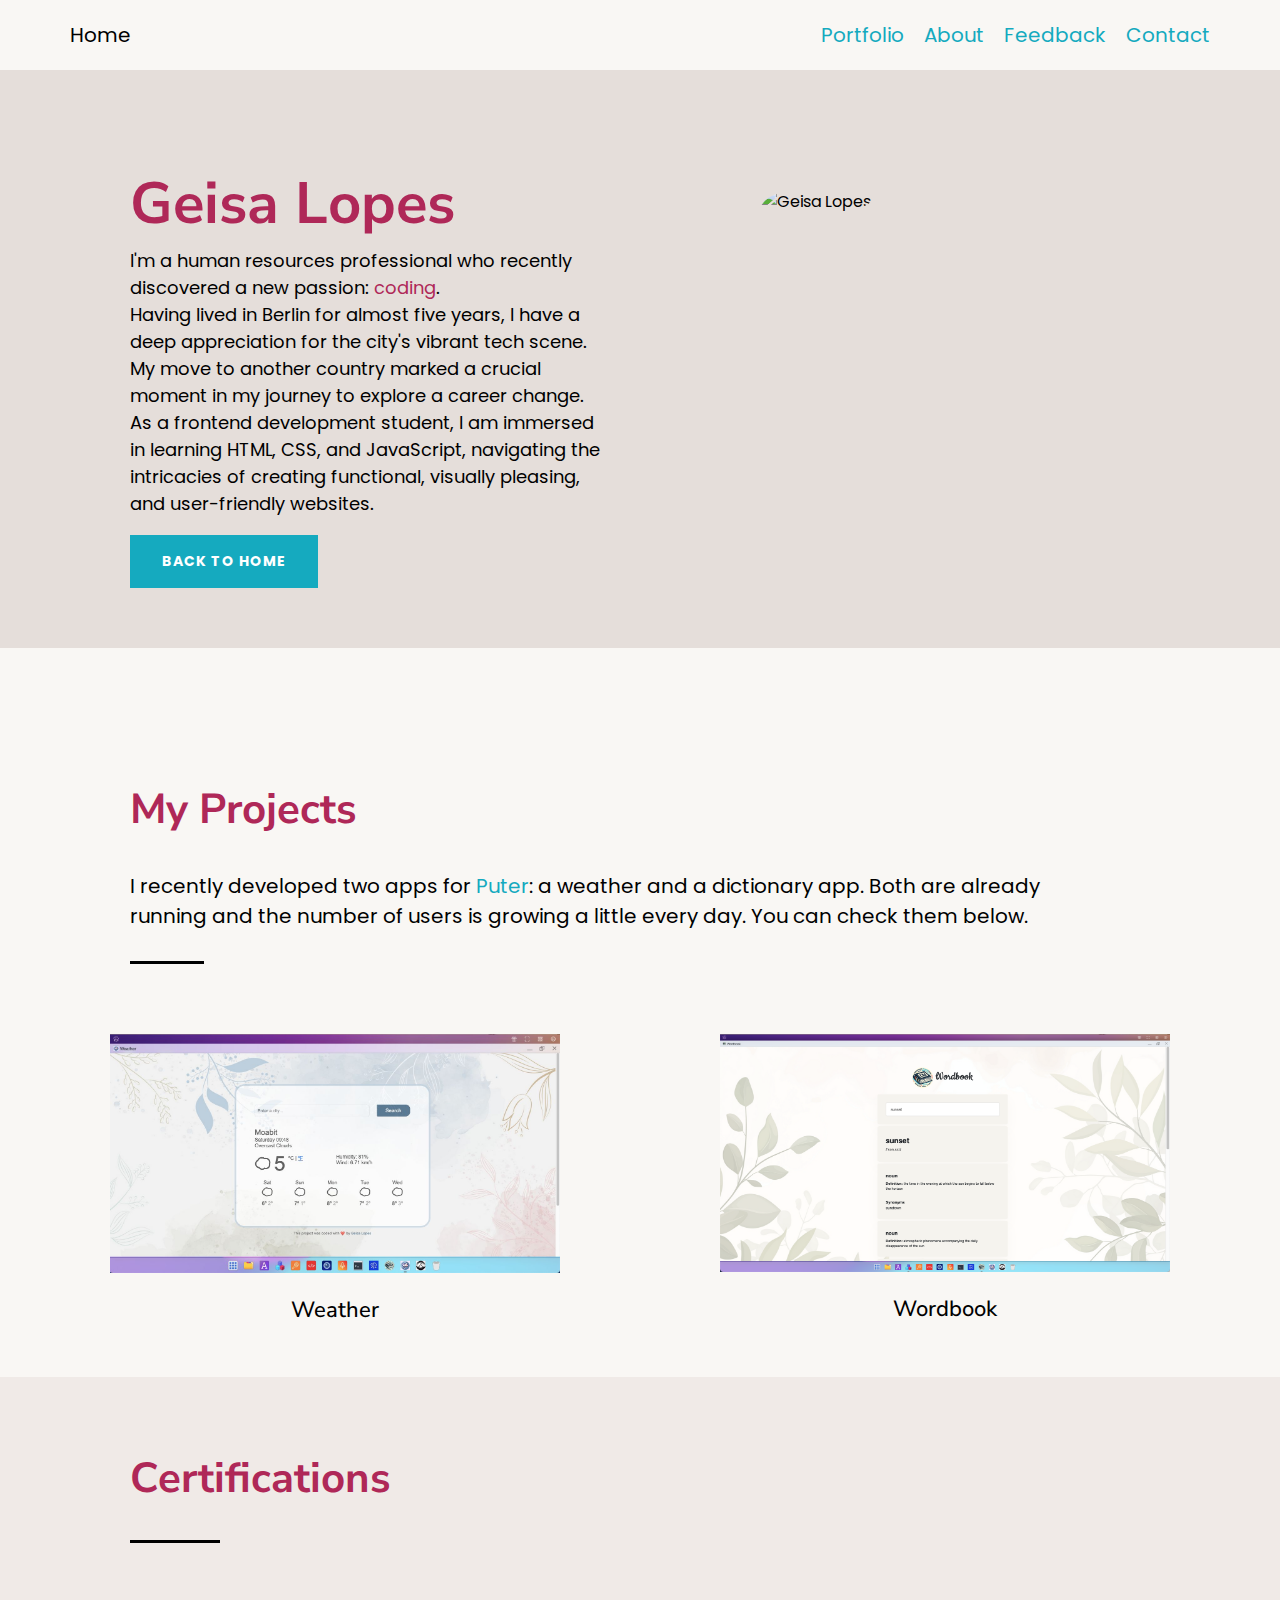
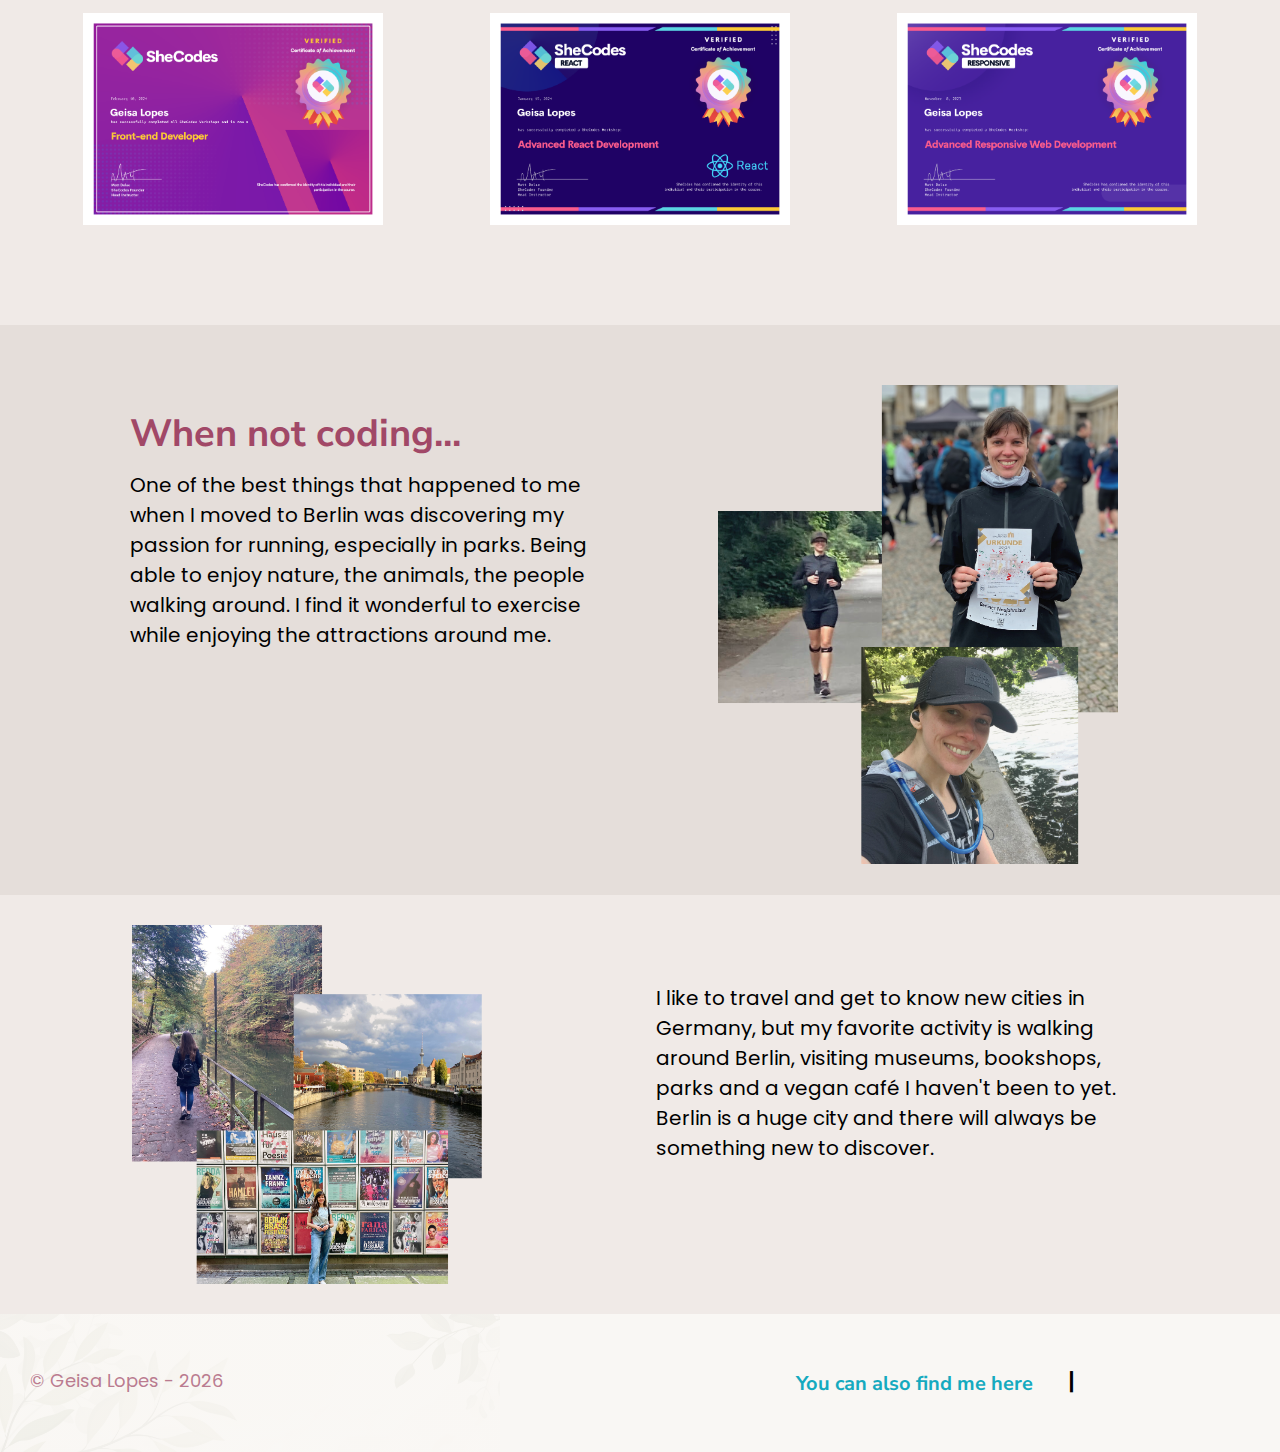
==== commit 84dcd1ab: "Add a contact and thank you page" ====
--- a/about.html
+++ b/about.html
@@ -33,7 +33,7 @@
             <li><a href="index.html#portfolio">Portfolio</a></li>
             <li><a href="about.html">About</a></li>
             <li><a href="#">Feedback</a></li>
-            <li><a href="#">Contact</a></li>
+            <li><a href="contact.html">Contact</a></li>
           </div>
         </ul>
       </nav>
--- a/src/about.css
+++ b/src/about.css
@@ -1,11 +1,13 @@
 body {
   background-color: #f9f7f4;
   font-family: "Poppins", sans-serif;
+  margin: 0 auto;
+  display: block;
 }
 
 .container {
   margin: 0 auto;
-  max-width: 1400px;
+  max-width: 100%;
 }
 
 section {
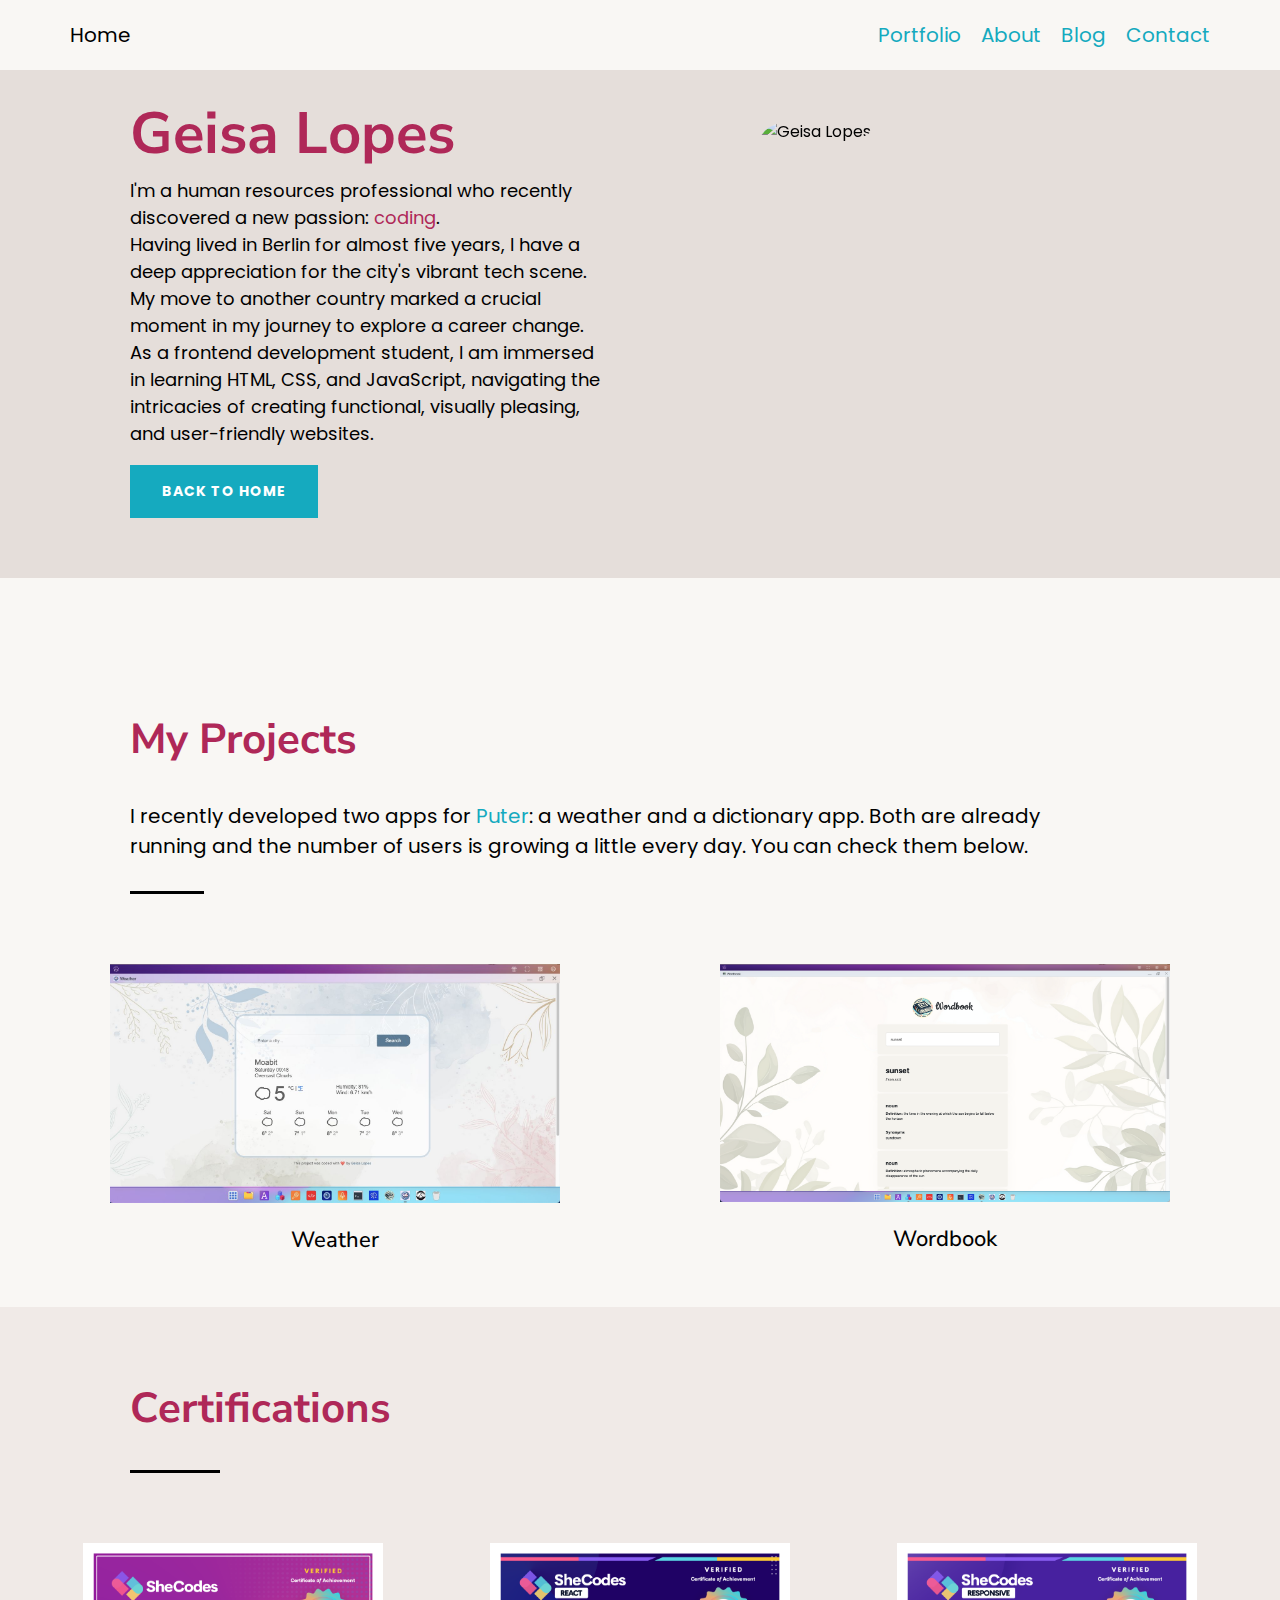
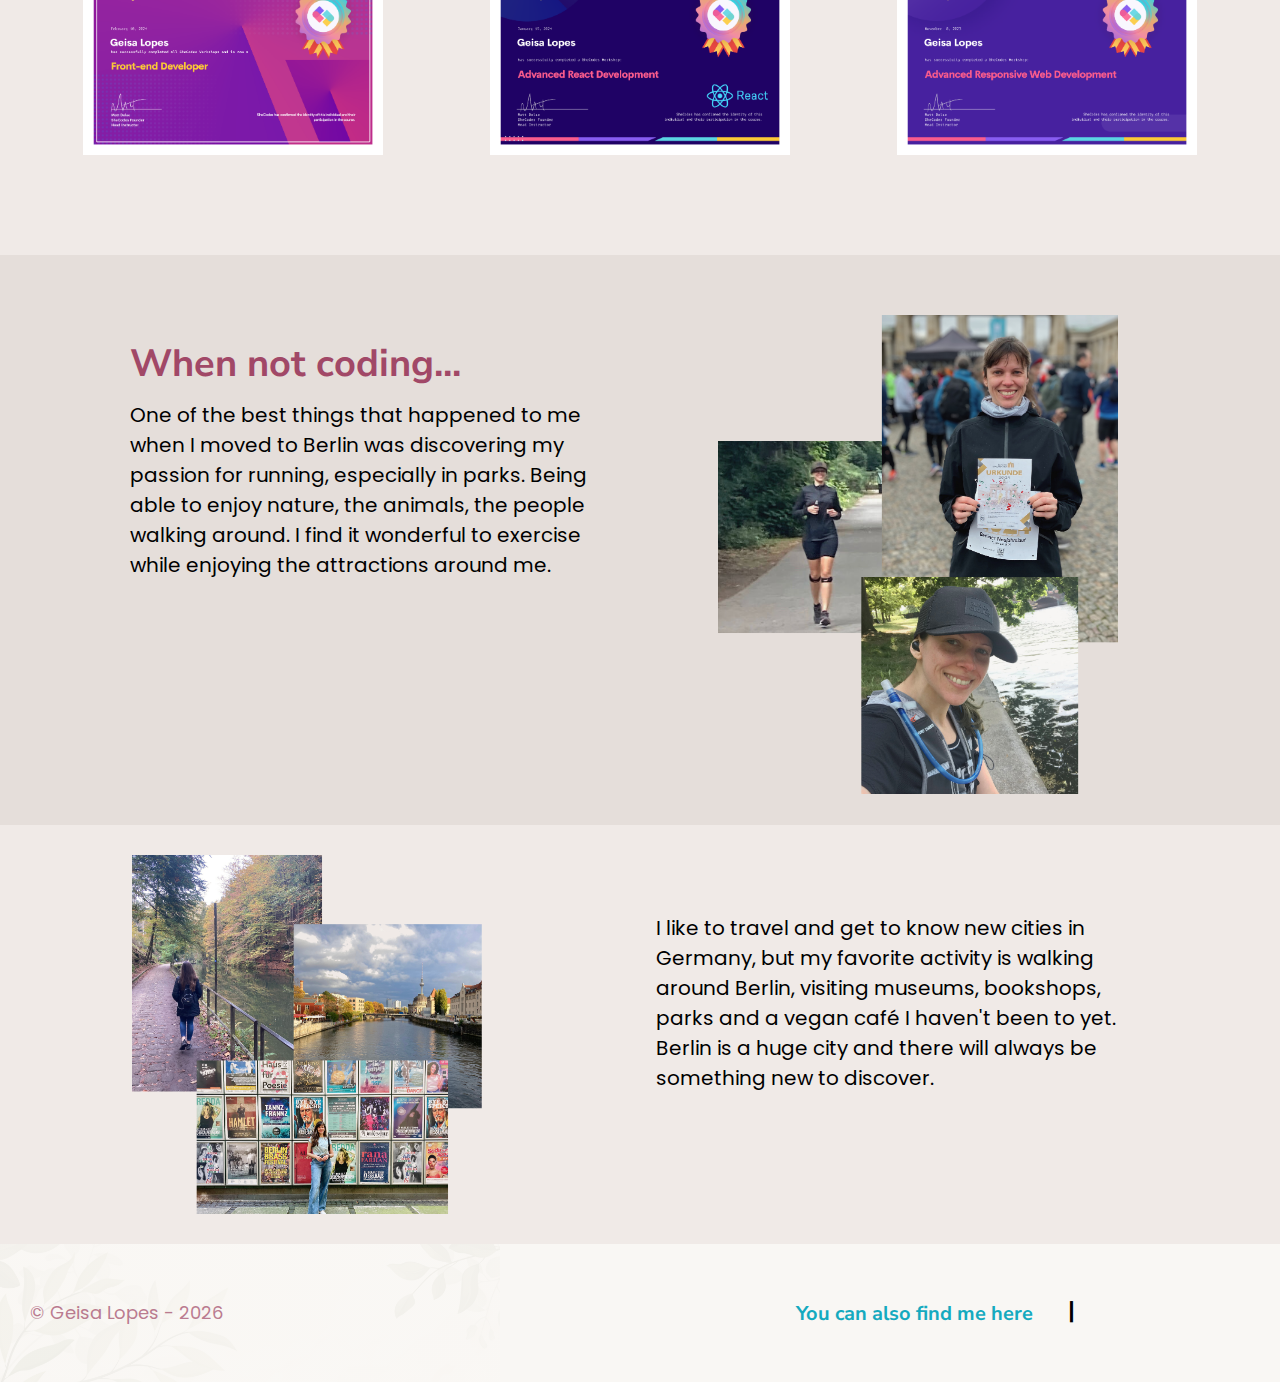
==== commit c34902db: "Add blog page and fix the nav bar" ====
--- a/about.html
+++ b/about.html
@@ -32,7 +32,7 @@
           <div class="nav-link-right">
             <li><a href="index.html#portfolio">Portfolio</a></li>
             <li><a href="about.html">About</a></li>
-            <li><a href="#">Feedback</a></li>
+            <li><a href="blog.html">Blog</a></li>
             <li><a href="contact.html">Contact</a></li>
           </div>
         </ul>
--- a/src/about.css
+++ b/src/about.css
@@ -52,6 +52,7 @@
   font-size: 20px;
   padding: 20px 0;
   width: 100%;
+  position: fixed;
 }
 
 nav a {
@@ -148,10 +149,6 @@
   overflow: visible;
   position: relative;
   width: 400px;
-  /* allows the image to extend beyond the dimensions of the container */
-  /* necessary for absolute positioning */
-  /* image width */
-  /* image height */
 }
 
 .img-geisa-lopes {
@@ -160,19 +157,7 @@
   max-width: 400px;
   position: absolute;
   top: -20px;
-
-  /* mantém a proporção original da imagem */
-  /* posicionamento absoluto em relação ao contêiner pai */
-  /* move a imagem para cima para estender além do contêiner pai */
-}
-
-/* Return the image to the default layout, without floating over the container. First, erase the two styles above.
-
- header .img-geisa-lopes {
-  border-radius: 42% 58% 61% 39% / 77% 44% 56% 23%;
-  max-width: 400px;
-} */
-
+}
 /* END OF THE HEADER SECTION */
 
 /* GENERAL GRID USED FOR ALL GRIDS ON THE PAGE */
@@ -228,14 +213,6 @@
   text-align: center;
 }
 
-/* .grid-item-weather {
-  margin-left: 100px;
-}
-
-.grid-item-wordbook {
-  margin-right: 100px;
-} */
-
 .grid-projects img {
   display: block;
   height: auto;
@@ -248,6 +225,7 @@
   font-weight: 500;
   text-align: center;
 }
+
 .project-title {
   color: black;
   text-decoration: none;
@@ -405,6 +383,7 @@
 }
 
 footer p {
+  margin-top: 20px;
   color: #a14867;
   font-size: 14px;
   font-weight: normal;
@@ -496,6 +475,9 @@
 
 /* MEDIA QUERY */
 @media (max-width: 960px) {
+  body {
+    overflow-x: hidden;
+  }
   header {
     padding-bottom: 0;
   }
@@ -612,7 +594,6 @@
   .jogging-container h2 {
     font-size: 30px;
     margin: 0 0 16px 0;
-    /* text-align: center; */
   }
 
   .jogging-container p {
@@ -688,18 +669,18 @@
   }
 
   nav {
-    padding: 10px 0;
+    padding: 15px 0;
   }
 
   .nav-link-left {
     font-size: 12px;
-    margin-left: 5px;
+    margin-left: 15px;
     padding-left: 0;
   }
 
   .nav-link-right {
     font-size: 12px;
-    margin-right: 5px;
+    margin-right: 20px;
     padding-right: 0;
   }
 
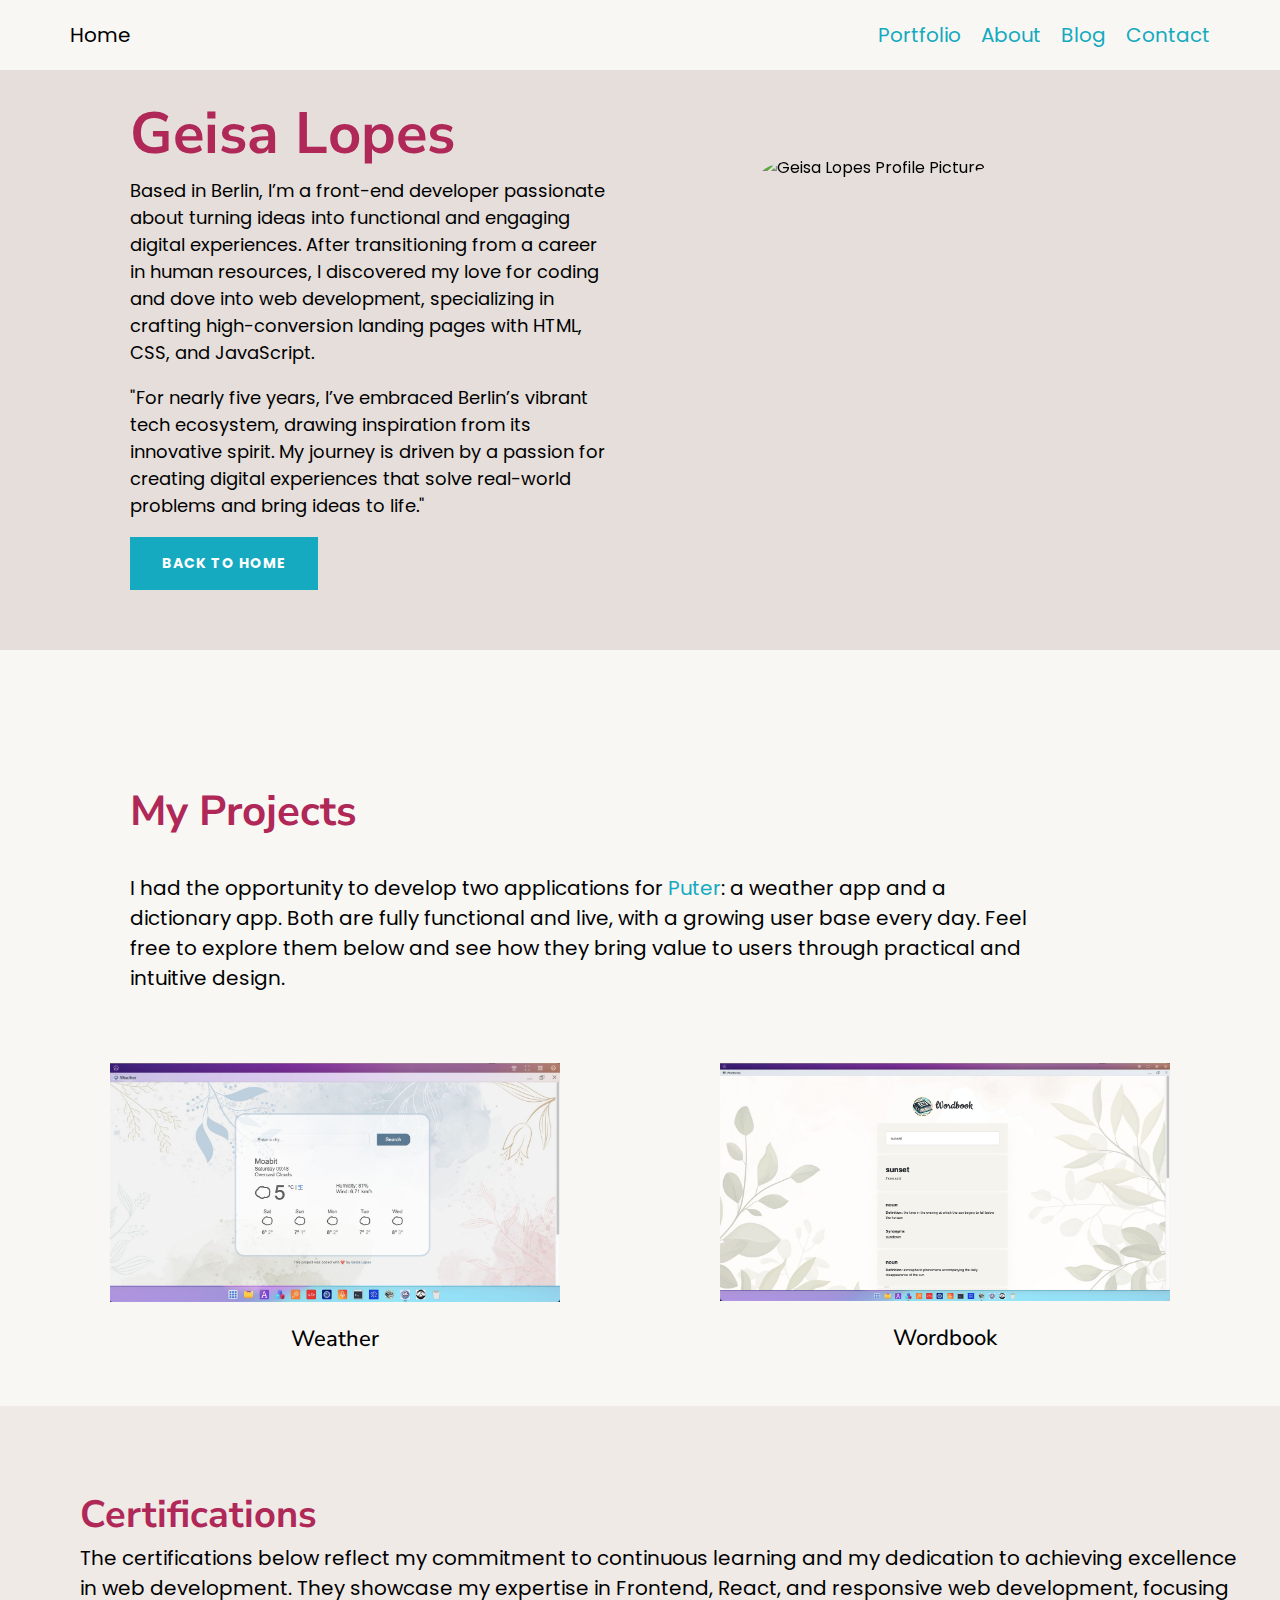
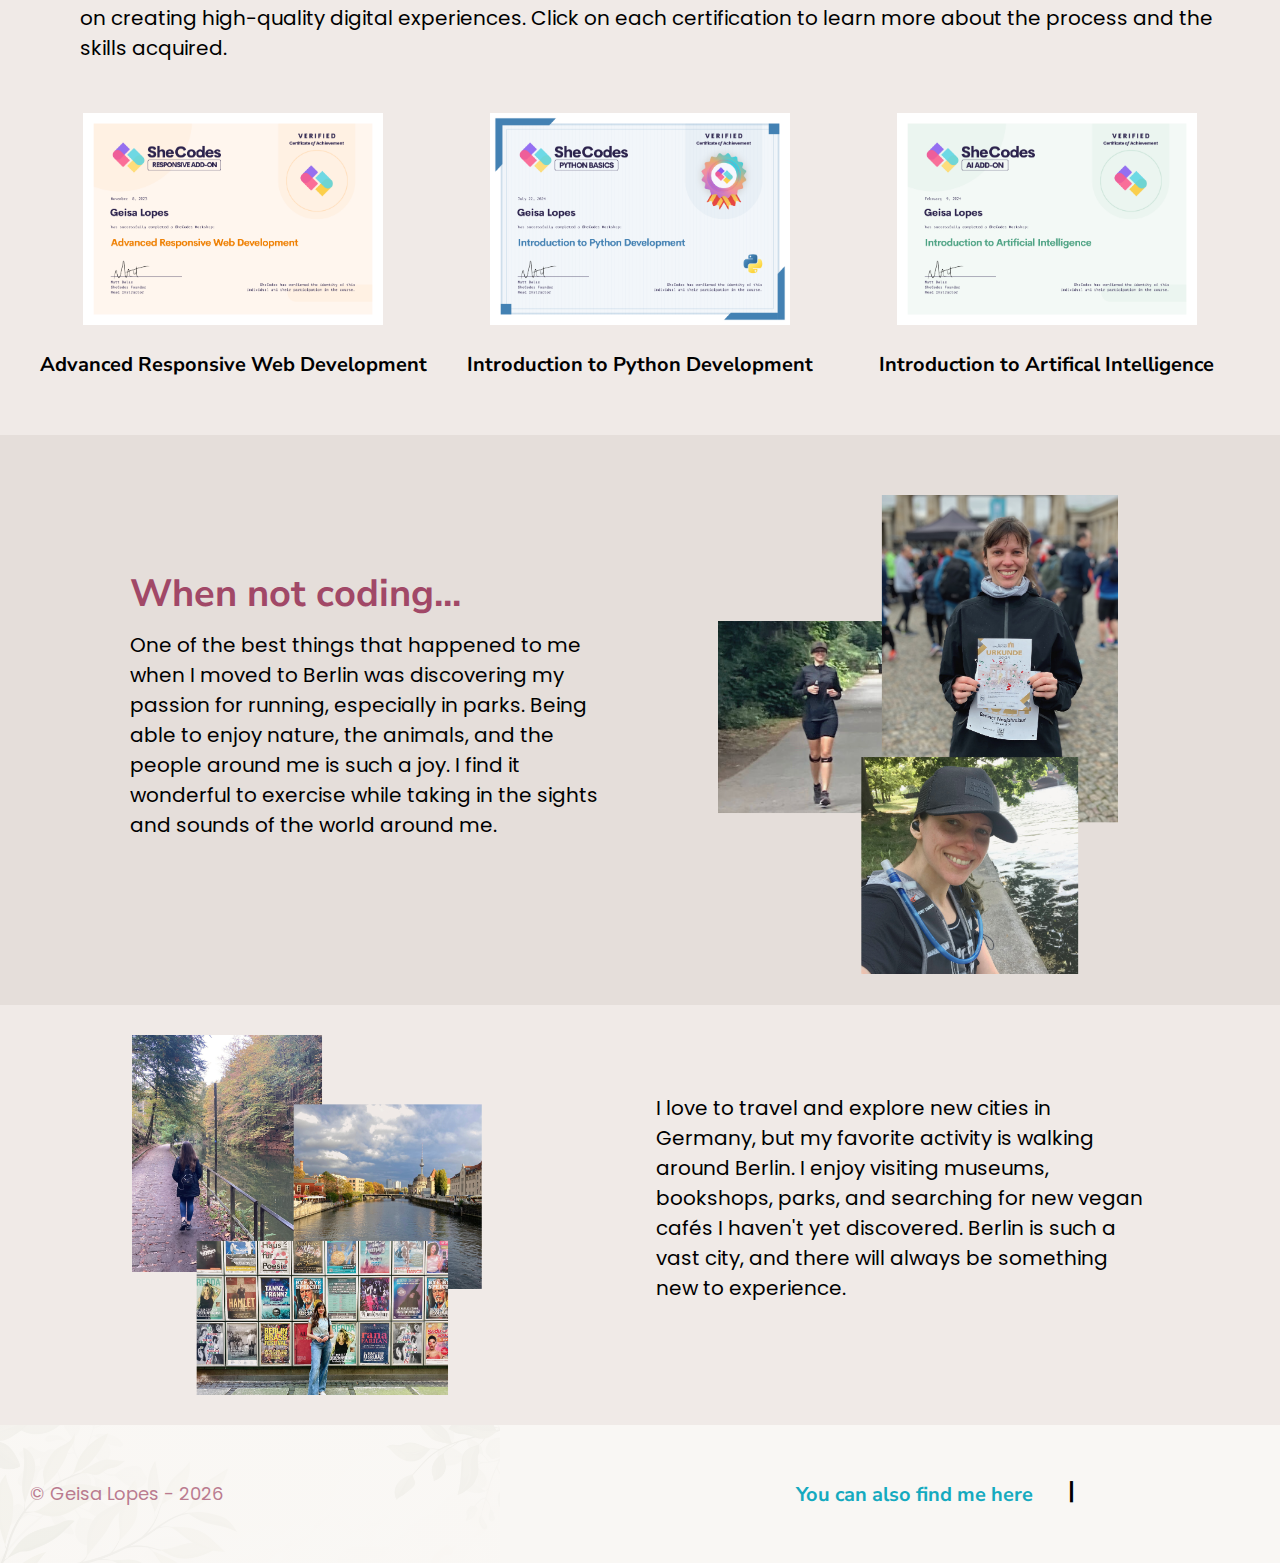
==== commit 86891e2a: "Add sections for certifications, running hobby, and travel experiences with updated text." ====
--- a/about.html
+++ b/about.html
@@ -42,15 +42,18 @@
           <div class="about-me-section">
             <h1>Geisa Lopes</h1>
             <p>
-              I'm a human resources professional who recently discovered a new
-              passion: <span class="colored-word">coding</span>. <br />
-              Having lived in Berlin for almost five years, I have a deep
-              appreciation for the city's vibrant tech scene. My move to another
-              country marked a crucial moment in my journey to explore a career
-              change. As a frontend development student, I am immersed in
-              learning HTML, CSS, and JavaScript, navigating the intricacies of
-              creating functional, visually pleasing, and user-friendly
-              websites.
+              Based in Berlin, I’m a front-end developer passionate about
+              turning ideas into functional and engaging digital experiences.
+              After transitioning from a career in human resources, I discovered
+              my love for coding and dove into web development, specializing in
+              crafting high-conversion landing pages with HTML, CSS, and
+              JavaScript.
+            </p>
+            <p>
+              "For nearly five years, I’ve embraced Berlin’s vibrant tech
+              ecosystem, drawing inspiration from its innovative spirit. My
+              journey is driven by a passion for creating digital experiences
+              that solve real-world problems and bring ideas to life."
             </p>
             <div class="back-home-button">
               <a href="index.html">back to home</a>
@@ -61,7 +64,7 @@
               <img
                 class="img-geisa-lopes"
                 src="src/images/geisa_museum.jpg"
-                alt="Geisa Lopes"
+                alt="Geisa Lopes Profile Picture"
               />
             </div>
           </div>
@@ -72,12 +75,13 @@
         <section class="my-projects-section">
           <h2>My Projects</h2>
           <p>
-            I recently developed two apps for
+            I had the opportunity to develop two applications for
             <a href="https://puter.com/" target="_blank" class="puter-website"
               >Puter</a
-            >: a weather and a dictionary app. Both are already running and the
-            number of users is growing a little every day. You can check them
-            below.
+            >: a weather app and a dictionary app. Both are fully functional and
+            live, with a growing user base every day. Feel free to explore them
+            below and see how they bring value to users through practical and
+            intuitive design.
           </p>
           <div class="grid grid-2-columns-my-projects grid-projects">
             <div class="grid-item-weather">
@@ -111,6 +115,14 @@
 
         <section class="certifications-section">
           <h2>Certifications</h2>
+          <p class="certification-subtitle">
+            The certifications below reflect my commitment to continuous
+            learning and my dedication to achieving excellence in web
+            development. They showcase my expertise in Frontend, React, and
+            responsive web development, focusing on creating high-quality
+            digital experiences. Click on each certification to learn more about
+            the process and the skills acquired.
+          </p>
           <div
             class="grid grid-3-columns-my-certifications grid-certifications"
           >
@@ -119,11 +131,13 @@
                 href="https://www.shecodes.io/graduates/89118-geisa-lopes"
                 target="_blank"
                 class="certification-title"
-                ><img
-                  src="src/images/cert-frontend-dev.png"
+              >
+                <img
+                  src="src/images/certf-advanced-responsive-webdev.png"
                   alt="Frontend Certification"
                   class="certification-img"
                 />
+                <h4>Advanced Responsive Web Development</h4>
               </a>
             </div>
             <div class="grid-item">
@@ -131,11 +145,13 @@
                 href="https://www.shecodes.io/graduates/89118-geisa-lopes"
                 target="_blank"
                 class="certification-title"
-                ><img
-                  src="src/images/cert-react-webdev.png"
+              >
+                <img
+                  src="src/images/certf-python-introduction.png"
                   alt="React Certification"
                   class="certification-img"
                 />
+                <h4>Introduction to Python Development</h4>
               </a>
             </div>
             <div class="grid-item">
@@ -143,24 +159,27 @@
                 href="https://www.shecodes.io/graduates/89118-geisa-lopes"
                 target="_blank"
                 class="certification-title"
-                ><img
-                  src="src/images/cert-responsive-webdev.png"
+              >
+                <img
+                  src="src/images/certf-introduction_ai.png"
                   alt="Responsive Certification"
                   class="certification-img"
                 />
-              </a>
-            </div>
-          </div>
-        </section>
+                <h4>Introduction to Artifical Intelligence</h4>
+              </a>
+            </div>
+          </div>
+        </section>
+
         <section class="grid grid-2-columns-jogging">
           <div class="jogging-container">
             <h2>When not coding...</h2>
             <p>
               One of the best things that happened to me when I moved to Berlin
               was discovering my passion for running, especially in parks. Being
-              able to enjoy nature, the animals, the people walking around. I
-              find it wonderful to exercise while enjoying the attractions
-              around me.
+              able to enjoy nature, the animals, and the people around me is
+              such a joy. I find it wonderful to exercise while taking in the
+              sights and sounds of the world around me.
             </p>
           </div>
           <div class="jogging-center-image">
@@ -181,10 +200,11 @@
           </div>
           <div class="hobbies-container">
             <p>
-              I like to travel and get to know new cities in Germany, but my
-              favorite activity is walking around Berlin, visiting museums,
-              bookshops, parks and a vegan café I haven't been to yet. Berlin is
-              a huge city and there will always be something new to discover.
+              I love to travel and explore new cities in Germany, but my
+              favorite activity is walking around Berlin. I enjoy visiting
+              museums, bookshops, parks, and searching for new vegan cafés I
+              haven't yet discovered. Berlin is such a vast city, and there will
+              always be something new to experience.
             </p>
           </div>
         </section>
@@ -244,9 +264,7 @@
       </footer>
     </div>
     <script>
-      const yearElement = document.getElementById("year");
-      const currentYear = new Date().getFullYear();
-      yearElement.textContent = currentYear;
+      document.getElementById("year").textContent = new Date().getFullYear();
     </script>
   </body>
 </html>
--- a/src/about.css
+++ b/src/about.css
@@ -195,14 +195,14 @@
 }
 
 /* Create a line below the text using ::after*/
-.my-projects-section p::after {
+/* .my-projects-section p::after {
   background-color: black;
   content: "";
   display: block;
   height: 3px;
   margin-top: 30px;
   width: 8%;
-}
+} */
 
 .grid-2-columns-my-projects {
   grid-gap: 0;
@@ -240,25 +240,39 @@
 /* BEGIN OF THE CERTIFICATIONS SECTION - NOT FINISHED YET*/
 .certifications-section {
   background-color: #f0eae7;
-  padding-bottom: 100px;
 }
 
 .certifications-section h2 {
   color: #af2858;
-  font-size: 42px;
+  font-size: 38px;
   font-weight: 700;
   line-height: 1.5;
-  margin: 40px 0 70px 100px;
-}
-
-.certifications-section h2::after {
+  margin: 50px 0 0 50px;
+}
+
+.certification-title {
+  color: black;
+  text-decoration: none;
+  font-size: 20px;
+}
+
+.certification-title:hover {
+  color: #af2858;
+  text-decoration: none;
+}
+
+.certifications-section .certification-subtitle {
+  margin: 0 0 50px 50px;
+}
+
+/* .certifications-section h2::after {
   background-color: black;
   content: "";
   display: block;
   height: 3px;
   margin-top: 30px;
   width: 8%;
-}
+} */
 
 .grid-3-columns-my-certifications {
   grid-gap: 0;
@@ -307,7 +321,7 @@
 }
 
 .jogging-container {
-  padding-top: 50px;
+  padding-top: 100px;
 }
 
 .jogging-container h2 {
